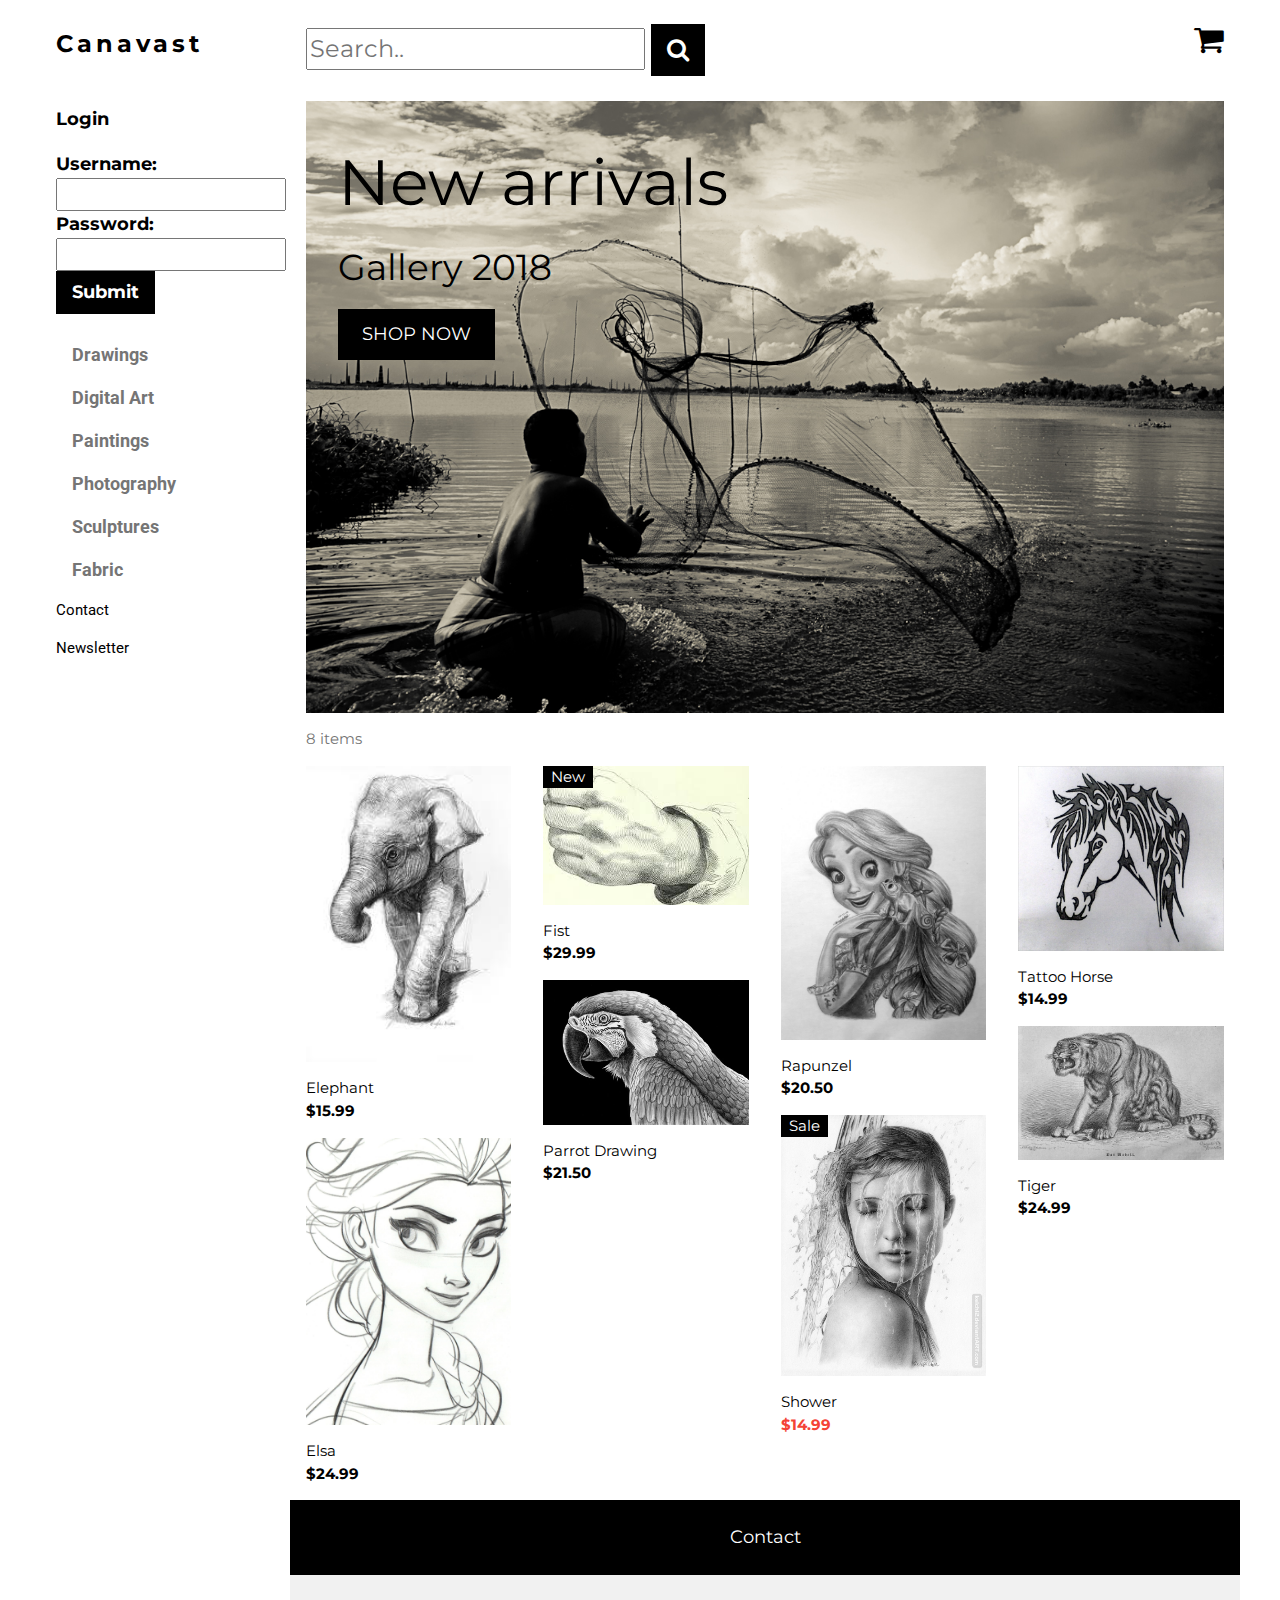
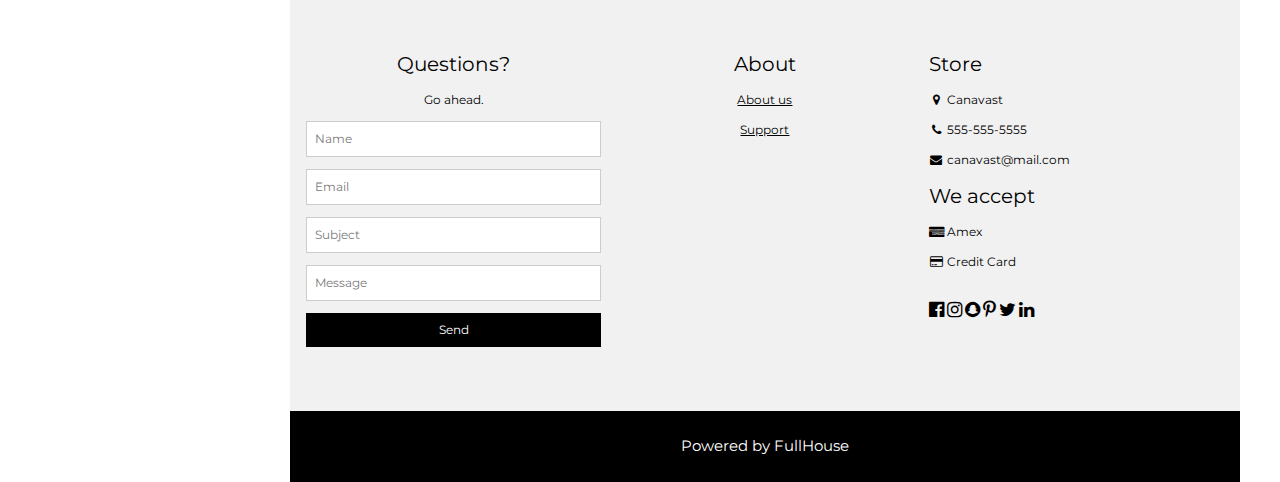
==== web/index.html @ 60aec70d "Updated index.html" ====
<!--
Document   : index
    Created on : Nov 2, 2018, 2:30:45 PM
    Author     : Geoffrey
-->
<!DOCTYPE html>
<html lang="en-us">
    <head>
        <title>Canavast</title>
        <meta charset="UTF-8">
        <meta name="viewport" content="width=device-width, initial-scale=1.0">
        <link rel="stylesheet" href="styles/w3.css">
        <link rel="stylesheet" href="https://fonts.googleapis.com/css?family=Roboto">
        <link rel="stylesheet" href="https://fonts.googleapis.com/css?family=Montserrat">
        <link rel="stylesheet" href="https://cdnjs.cloudflare.com/ajax/libs/font-awesome/4.7.0/css/font-awesome.min.css">
        <style>
        .w3-sidebar a {font-family: "Roboto", sans-serif}
        body,h1,h2,h3,h4,h5,h6,.w3-wide {font-family: "Montserrat", sans-serif;}
        </style>
    </head>
    <body class="w3-content" style="max-width:1200px">

    <!-- Sidebar/menu -->
    <nav class="w3-sidebar w3-bar-block w3-white w3-collapse w3-top" style="z-index:3;width:250px" id="mySidebar">
      <div class="w3-container w3-display-container w3-padding-16">
        <i onclick="w3_close()" class="fa fa-remove w3-hide-large w3-button w3-display-topright"></i>
        <h3 class="w3-wide"><b>Canavast</b></h3>
      </div>
      <div class="w3-container w3-large w3-text-black" style="font-weight:bold">
          <form action="Canavast/login/" method="post">
              <p>Login<p>
              <label for="username">Username:</label>
              <input type="text" name="username" required="required" style="width:230px" /><br />
              <label for="password"> Password:</label>
              <input type="password" name="password" required="required" style="width:230px" /><br />
              <input type="submit" value="Submit" class="w3-button w3-black"/>
          </form>
      </div>
      <div class="w3-container w3-large w3-text-grey" style="font-weight:bold">
          <a href="#" class="w3-bar-item w3-button">Drawings</a>
          <a href="#" class="w3-bar-item w3-button">Digital Art</a>
          <a href="#" class="w3-bar-item w3-button">Paintings</a>
          <a href="#" class="w3-bar-item w3-button">Photography</a>
          <a href="#" class="w3-bar-item w3-button">Sculptures</a>
          <a href="#" class="w3-bar-item w3-button">Fabric</a>
      </div>
      <a href="#footer" class="w3-bar-item w3-button w3-padding">Contact</a> 
      <a href="javascript:void(0)" class="w3-bar-item w3-button w3-padding" onclick="document.getElementById('newsletter').style.display='block'">Newsletter</a> 
    </nav>

    <!-- Top menu on small screens -->
    <header class="w3-bar w3-top w3-hide-large w3-black w3-xlarge">
      <div class="w3-bar-item w3-padding-24 w3-wide">Canavast</div>
      <a href="javascript:void(0)" class="w3-bar-item w3-button w3-padding-24 w3-right" onclick="w3_open()"><i class="fa fa-bars"></i></a>
    </header>

    <!-- Overlay effect when opening sidebar on small screens -->
    <div class="w3-overlay w3-hide-large" onclick="w3_close()" style="cursor:pointer" title="close side menu" id="myOverlay"></div>

    <!-- !PAGE CONTENT! -->
    <div class="w3-main" style="margin-left:250px">

      <!-- Push down content on small screens -->
      <div class="w3-hide-large" style="margin-top:83px"></div>

      <!-- Top header -->
      <header class="w3-container w3-xlarge">
        <form action="">
            <p class="w3-left">
            <input type="text" placeholder="Search.." name="search">
            <button type="submit" class="w3-button w3-black"><i class="fa fa-search" style="color:white"></i></button>
            </p>
        </form>
        <p class="w3-right">
            <i class="fa fa-shopping-cart" style="font-size: 32px"></i>
        </p>
      </header>

      <!-- Image header -->
      <div class="w3-display-container w3-container">
        <img src="images/featured/featured-img.jpg" alt="Fisherman casting net" style="width:100%">
        <div class="w3-display-topleft w3-text-black" style="padding:24px 48px">
          <h1 class="w3-jumbo w3-hide-small">New arrivals</h1>
          <h1 class="w3-hide-large w3-hide-medium">New arrivals</h1>
          <h1 class="w3-hide-small">Gallery 2018</h1>
          <p><a href="#" class="w3-button w3-black w3-padding-large w3-large">SHOP NOW</a></p>
        </div>
      </div>

      <div class="w3-container w3-text-grey" id="paintings">
        <p>8 items</p>
      </div>

      <!-- Product grid -->
      <div class="w3-row">
        <div class="w3-col l3 s6">
          <div class="w3-container">
            <img src="images/drawings/elephant.jpeg" style="width:100%">
            <p>Elephant<br><b>$15.99</b></p>
          </div>
          <div class="w3-container">
            <img src="images/drawings/elsa.jpg" style="width:100%">
            <p>Elsa<br><b>$24.99</b></p>
          </div>
        </div>

        <div class="w3-col l3 s6">
          <div class="w3-container">
            <div class="w3-display-container">
              <img src="images/drawings/fist.jpeg" style="width:100%">
              <span class="w3-tag w3-display-topleft">New</span>
              <div class="w3-display-middle w3-display-hover">
                <button class="w3-button w3-black">Buy now <i class="fa fa-shopping-cart"></i></button>
              </div>
            </div>
            <p>Fist<br><b>$29.99</b></p>
          </div>
          <div class="w3-container">
            <img src="images/drawings/parrot-drawing.jpg" style="width:100%">
            <p>Parrot Drawing<br><b>$21.50</b></p>
          </div>
        </div>

        <div class="w3-col l3 s6">
          <div class="w3-container">
            <img src="images/drawings/rapunzel.jpg" style="width:100%">
            <p>Rapunzel<br><b>$20.50</b></p>
          </div>
          <div class="w3-container">
            <div class="w3-display-container">
              <img src="images/drawings/shower.jpg" style="width:100%">
              <span class="w3-tag w3-display-topleft">Sale</span>
              <div class="w3-display-middle w3-display-hover">
                <button class="w3-button w3-black">Buy now <i class="fa fa-shopping-cart"></i></button>
              </div>
            </div>
            <p>Shower<br><b class="w3-text-red">$14.99</b></p>
          </div>
        </div>

        <div class="w3-col l3 s6">
          <div class="w3-container">
            <img src="images/drawings/tattoo-horse.jpg" style="width:100%">
            <p>Tattoo Horse<br><b>$14.99</b></p>
          </div>
          <div class="w3-container">
            <img src="images/drawings/tiger.jpg" style="width:100%">
            <p>Tiger<br><b>$24.99</b></p>
          </div>
        </div>
      </div>

      <!-- Subscribe section
      <div class="w3-container w3-black w3-padding-32">
        <h1>Subscribe</h1>
        <p>To get special offers and VIP treatment:</p>
        <p><input class="w3-input w3-border" type="text" placeholder="Enter e-mail" style="width:100%"></p>
        <button type="button" class="w3-button w3-red w3-margin-bottom">Subscribe</button>
      </div>
      -->

      <!-- Footer -->
      <div class="w3-black w3-large w3-center w3-padding-24">Contact</div>
      <footer class="w3-padding-64 w3-light-grey w3-small w3-center" id="footer">
        <div class="w3-row-padding">
          <div class="w3-col s4">
            <h4>Questions?</h4>
            <p>Go ahead.</p>
            <form action="/action_page.php" target="_blank">
              <p><input class="w3-input w3-border" type="text" placeholder="Name" name="Name" required></p>
              <p><input class="w3-input w3-border" type="text" placeholder="Email" name="Email" required></p>
              <p><input class="w3-input w3-border" type="text" placeholder="Subject" name="Subject" required></p>
              <p><input class="w3-input w3-border" type="text" placeholder="Message" name="Message" required></p>
              <button type="submit" class="w3-button w3-block w3-black">Send</button>
            </form>
          </div>

          <div class="w3-col s4">
            <h4>About</h4>
            <p><a href="#">About us</a></p>
            <p><a href="#">Support</a></p>
          </div>

          <div class="w3-col s4 w3-justify">
            <h4>Store</h4>
            <p><i class="fa fa-fw fa-map-marker"></i> Canavast</p>
            <p><i class="fa fa-fw fa-phone"></i> 555-555-5555</p>
            <p><i class="fa fa-fw fa-envelope"></i> canavast@mail.com</p>
            <h4>We accept</h4>
            <p><i class="fa fa-fw fa-cc-amex"></i> Amex</p>
            <p><i class="fa fa-fw fa-credit-card"></i> Credit Card</p>
            <br>
            <i class="fa fa-facebook-official w3-hover-opacity w3-large"></i>
            <i class="fa fa-instagram w3-hover-opacity w3-large"></i>
            <i class="fa fa-snapchat w3-hover-opacity w3-large"></i>
            <i class="fa fa-pinterest-p w3-hover-opacity w3-large"></i>
            <i class="fa fa-twitter w3-hover-opacity w3-large"></i>
            <i class="fa fa-linkedin w3-hover-opacity w3-large"></i>
          </div>
        </div>
      </footer>

      <div class="w3-black w3-center w3-padding-24">Powered by FullHouse</div>

      <!-- End page content -->
    </div>

    <!-- Newsletter Modal -->
    <div id="newsletter" class="w3-modal">
      <div class="w3-modal-content w3-animate-zoom" style="padding:32px">
        <div class="w3-container w3-white w3-center">
          <i onclick="document.getElementById('newsletter').style.display='none'" class="fa fa-remove w3-right w3-button w3-transparent w3-xxlarge"></i>
          <h2 class="w3-wide">NEWSLETTER</h2>
          <p>Join our mailing list to receive updates on new arrivals and special offers.</p>
          <p><input class="w3-input w3-border" type="text" placeholder="Enter e-mail"></p>
          <button type="button" class="w3-button w3-padding-large w3-red w3-margin-bottom" onclick="document.getElementById('newsletter').style.display='none'">Subscribe</button>
        </div>
      </div>
    </div>

    <script>
    // Accordion 
    function myAccFunc() {
        var x = document.getElementById("demoAcc");
        if (x.className.indexOf("w3-show") == -1) {
            x.className += " w3-show";
        } else {
            x.className = x.className.replace(" w3-show", "");
        }
    }

    // Click on the "Jeans" link on page load to open the accordion for demo purposes
    document.getElementById("myBtn").click();


    // Script to open and close sidebar
    function w3_open() {
        document.getElementById("mySidebar").style.display = "block";
        document.getElementById("myOverlay").style.display = "block";
    }

    function w3_close() {
        document.getElementById("mySidebar").style.display = "none";
        document.getElementById("myOverlay").style.display = "none";
    }
    </script>

</body>
</html>
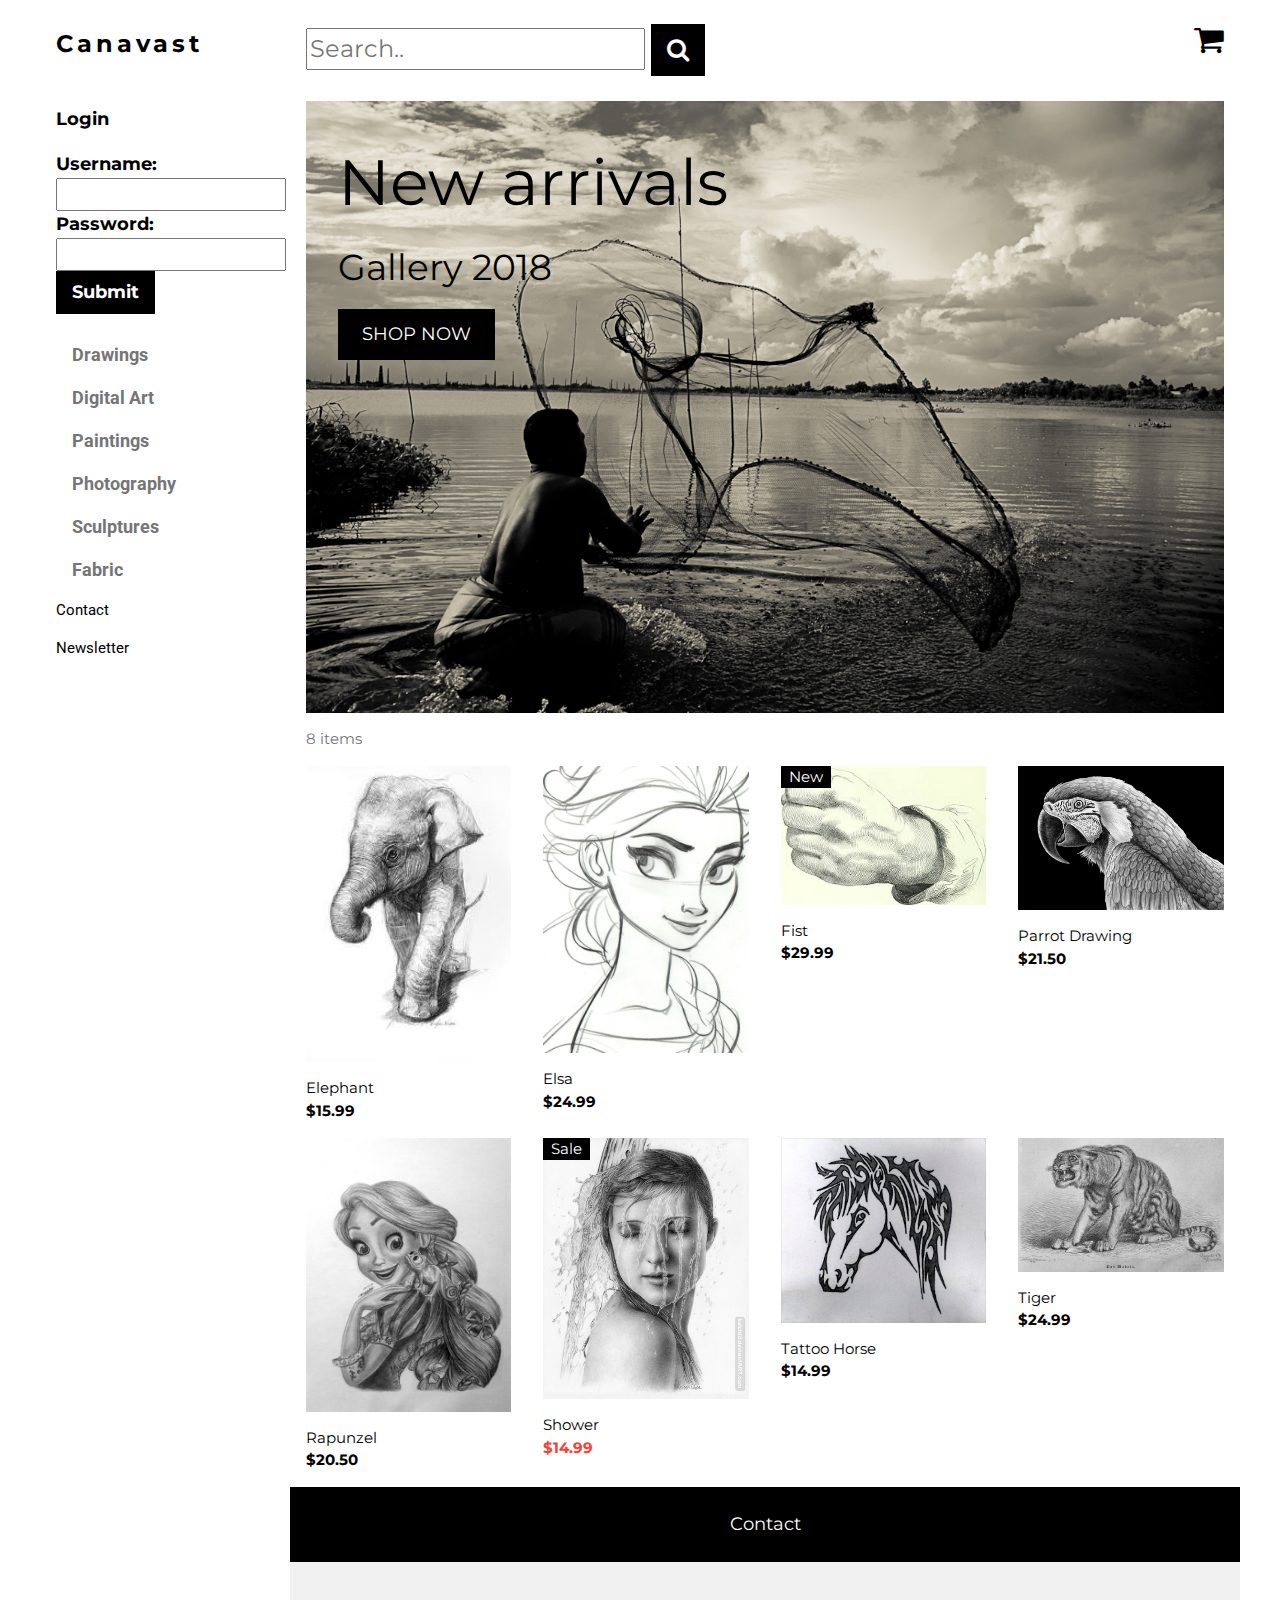
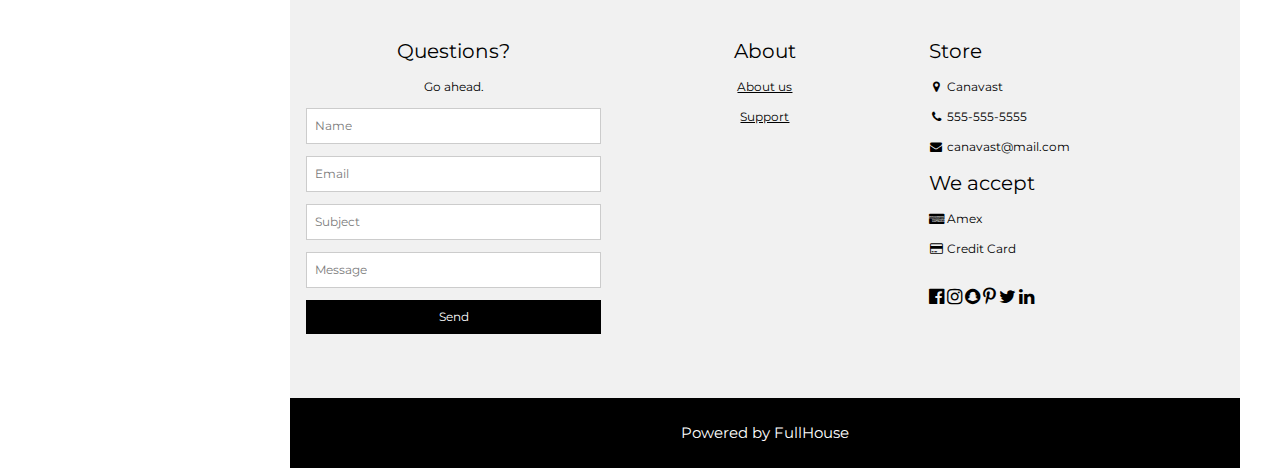
==== commit de436e57: "Fixed product grid alignment" ====
--- a/web/index.html
+++ b/web/index.html
@@ -98,6 +98,8 @@
             <img src="images/drawings/elephant.jpeg" style="width:100%">
             <p>Elephant<br><b>$15.99</b></p>
           </div>
+        </div>
+        <div class="w3-col l3 s6">
           <div class="w3-container">
             <img src="images/drawings/elsa.jpg" style="width:100%">
             <p>Elsa<br><b>$24.99</b></p>
@@ -108,33 +110,40 @@
           <div class="w3-container">
             <div class="w3-display-container">
               <img src="images/drawings/fist.jpeg" style="width:100%">
+              <p>Fist<br><b>$29.99</b></p>
               <span class="w3-tag w3-display-topleft">New</span>
               <div class="w3-display-middle w3-display-hover">
                 <button class="w3-button w3-black">Buy now <i class="fa fa-shopping-cart"></i></button>
               </div>
             </div>
-            <p>Fist<br><b>$29.99</b></p>
-          </div>
+            
+          </div>
+        </div>
+        <div class="w3-col l3 s6">
           <div class="w3-container">
             <img src="images/drawings/parrot-drawing.jpg" style="width:100%">
             <p>Parrot Drawing<br><b>$21.50</b></p>
           </div>
         </div>
-
+      </div> <!-- inserted row end -->
+      <div class="w3-row"> <!-- inserted row -->
         <div class="w3-col l3 s6">
           <div class="w3-container">
             <img src="images/drawings/rapunzel.jpg" style="width:100%">
             <p>Rapunzel<br><b>$20.50</b></p>
           </div>
+        </div>
+        <div class="w3-col l3 s6">
           <div class="w3-container">
             <div class="w3-display-container">
               <img src="images/drawings/shower.jpg" style="width:100%">
+              <p>Shower<br><b class="w3-text-red">$14.99</b></p>
               <span class="w3-tag w3-display-topleft">Sale</span>
               <div class="w3-display-middle w3-display-hover">
                 <button class="w3-button w3-black">Buy now <i class="fa fa-shopping-cart"></i></button>
               </div>
             </div>
-            <p>Shower<br><b class="w3-text-red">$14.99</b></p>
+            
           </div>
         </div>
 
@@ -143,6 +152,8 @@
             <img src="images/drawings/tattoo-horse.jpg" style="width:100%">
             <p>Tattoo Horse<br><b>$14.99</b></p>
           </div>
+        </div>
+        <div class="w3-col l3 s6">
           <div class="w3-container">
             <img src="images/drawings/tiger.jpg" style="width:100%">
             <p>Tiger<br><b>$24.99</b></p>
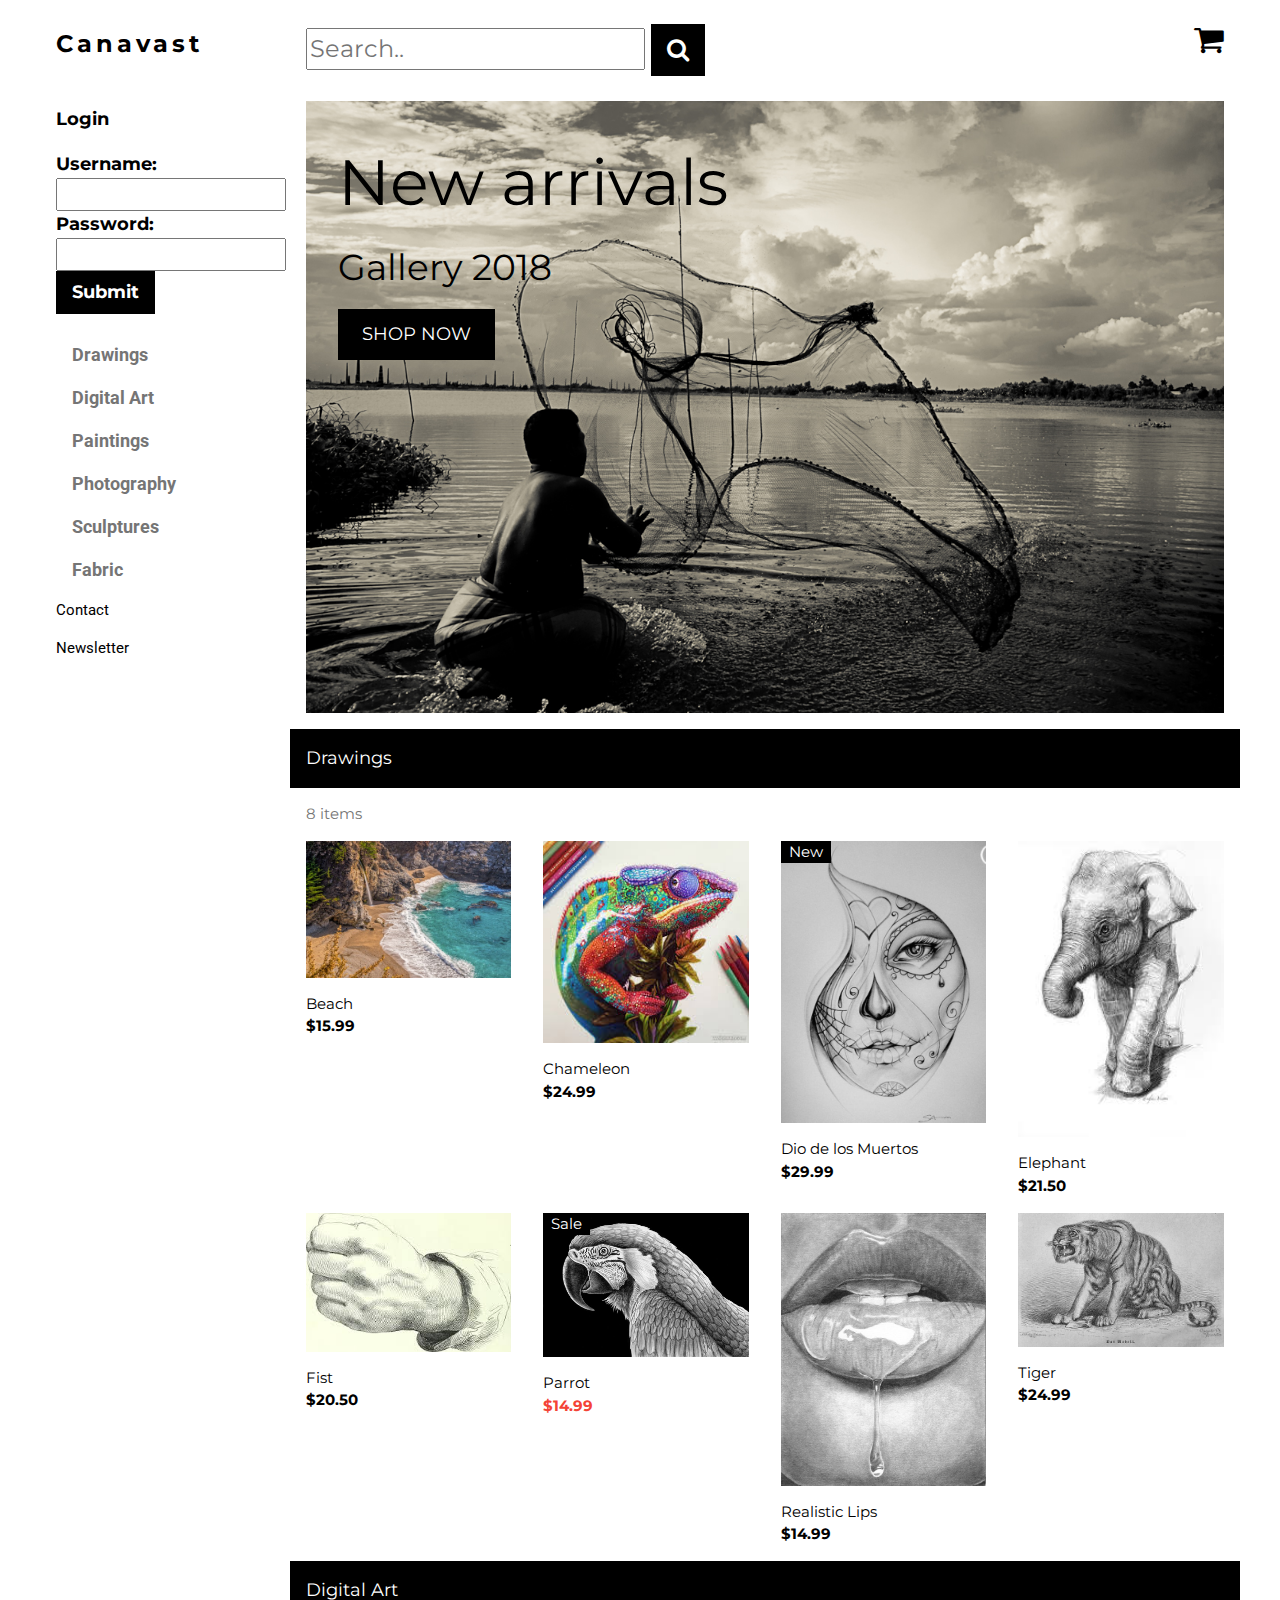
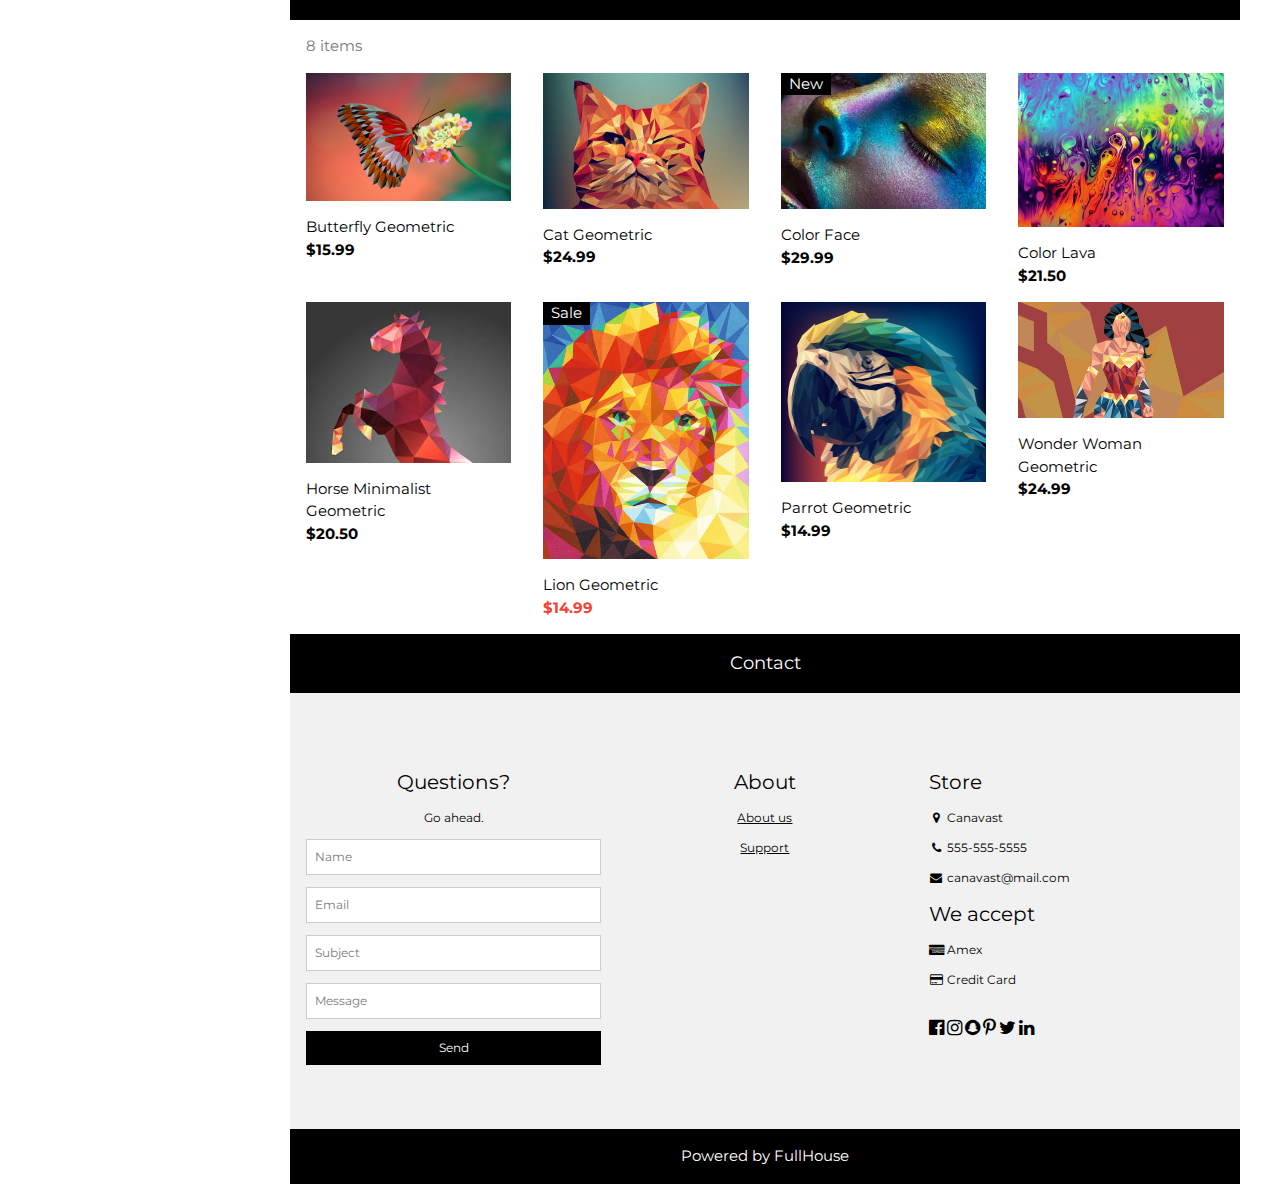
==== commit 83fef8e1: "Updated Product Grid" ====
--- a/web/index.html
+++ b/web/index.html
@@ -37,12 +37,12 @@
           </form>
       </div>
       <div class="w3-container w3-large w3-text-grey" style="font-weight:bold">
-          <a href="#" class="w3-bar-item w3-button">Drawings</a>
-          <a href="#" class="w3-bar-item w3-button">Digital Art</a>
-          <a href="#" class="w3-bar-item w3-button">Paintings</a>
-          <a href="#" class="w3-bar-item w3-button">Photography</a>
-          <a href="#" class="w3-bar-item w3-button">Sculptures</a>
-          <a href="#" class="w3-bar-item w3-button">Fabric</a>
+          <a href="#drawings" class="w3-bar-item w3-button">Drawings</a>
+          <a href="#digital-art" class="w3-bar-item w3-button">Digital Art</a>
+          <a href="#paintings" class="w3-bar-item w3-button">Paintings</a>
+          <a href="#photography" class="w3-bar-item w3-button">Photography</a>
+          <a href="#sculptures" class="w3-bar-item w3-button">Sculptures</a>
+          <a href="#fabric" class="w3-bar-item w3-button">Fabric</a>
       </div>
       <a href="#footer" class="w3-bar-item w3-button w3-padding">Contact</a> 
       <a href="javascript:void(0)" class="w3-bar-item w3-button w3-padding" onclick="document.getElementById('newsletter').style.display='block'">Newsletter</a> 
@@ -77,7 +77,7 @@
       </header>
 
       <!-- Image header -->
-      <div class="w3-display-container w3-container">
+      <div class="w3-display-container w3-container w3-margin-bottom">
         <img src="images/featured/featured-img.jpg" alt="Fisherman casting net" style="width:100%">
         <div class="w3-display-topleft w3-text-black" style="padding:24px 48px">
           <h1 class="w3-jumbo w3-hide-small">New arrivals</h1>
@@ -87,30 +87,32 @@
         </div>
       </div>
 
-      <div class="w3-container w3-text-grey" id="paintings">
+      <!-- Product Grid -->
+      <!-- Category: Drawings -->
+      <div id="drawings" class="w3-container w3-black w3-large w3-padding-16">Drawings</div>
+      <div class="w3-container w3-text-grey">
         <p>8 items</p>
       </div>
 
-      <!-- Product grid -->
       <div class="w3-row">
         <div class="w3-col l3 s6">
           <div class="w3-container">
-            <img src="images/drawings/elephant.jpeg" style="width:100%">
-            <p>Elephant<br><b>$15.99</b></p>
-          </div>
-        </div>
-        <div class="w3-col l3 s6">
-          <div class="w3-container">
-            <img src="images/drawings/elsa.jpg" style="width:100%">
-            <p>Elsa<br><b>$24.99</b></p>
+            <img src="images/drawings/beach.jpeg" style="width:100%">
+            <p>Beach<br><b>$15.99</b></p>
+          </div>
+        </div>
+        <div class="w3-col l3 s6">
+          <div class="w3-container">
+            <img src="images/drawings/chameleon.jpeg" style="width:100%">
+            <p>Chameleon<br><b>$24.99</b></p>
           </div>
         </div>
 
         <div class="w3-col l3 s6">
           <div class="w3-container">
             <div class="w3-display-container">
-              <img src="images/drawings/fist.jpeg" style="width:100%">
-              <p>Fist<br><b>$29.99</b></p>
+              <img src="images/drawings/dios-de-los-muertos.jpg" style="width:100%">
+              <p>Dio de los Muertos<br><b>$29.99</b></p>
               <span class="w3-tag w3-display-topleft">New</span>
               <div class="w3-display-middle w3-display-hover">
                 <button class="w3-button w3-black">Buy now <i class="fa fa-shopping-cart"></i></button>
@@ -121,23 +123,23 @@
         </div>
         <div class="w3-col l3 s6">
           <div class="w3-container">
-            <img src="images/drawings/parrot-drawing.jpg" style="width:100%">
-            <p>Parrot Drawing<br><b>$21.50</b></p>
+            <img src="images/drawings/elephant.jpeg" style="width:100%">
+            <p>Elephant<br><b>$21.50</b></p>
           </div>
         </div>
       </div> <!-- inserted row end -->
       <div class="w3-row"> <!-- inserted row -->
         <div class="w3-col l3 s6">
           <div class="w3-container">
-            <img src="images/drawings/rapunzel.jpg" style="width:100%">
-            <p>Rapunzel<br><b>$20.50</b></p>
+            <img src="images/drawings/fist.jpeg" style="width:100%">
+            <p>Fist<br><b>$20.50</b></p>
           </div>
         </div>
         <div class="w3-col l3 s6">
           <div class="w3-container">
             <div class="w3-display-container">
-              <img src="images/drawings/shower.jpg" style="width:100%">
-              <p>Shower<br><b class="w3-text-red">$14.99</b></p>
+              <img src="images/drawings/parrot.jpg" style="width:100%">
+              <p>Parrot<br><b class="w3-text-red">$14.99</b></p>
               <span class="w3-tag w3-display-topleft">Sale</span>
               <div class="w3-display-middle w3-display-hover">
                 <button class="w3-button w3-black">Buy now <i class="fa fa-shopping-cart"></i></button>
@@ -149,8 +151,8 @@
 
         <div class="w3-col l3 s6">
           <div class="w3-container">
-            <img src="images/drawings/tattoo-horse.jpg" style="width:100%">
-            <p>Tattoo Horse<br><b>$14.99</b></p>
+            <img src="images/drawings/realistic-lips.jpg" style="width:100%">
+            <p>Realistic Lips<br><b>$14.99</b></p>
           </div>
         </div>
         <div class="w3-col l3 s6">
@@ -161,6 +163,82 @@
         </div>
       </div>
 
+      
+      <!-- Digital Art -->
+      <div id="digital-art" class="w3-container w3-black w3-large w3-padding-16">Digital Art</div>
+      <div class="w3-container w3-text-grey">
+        <p>8 items</p>
+      </div>
+
+      <div class="w3-row">
+        <div class="w3-col l3 s6">
+          <div class="w3-container">
+            <img src="images/digital-art/butterfly-geometric.png" style="width:100%">
+            <p>Butterfly Geometric<br><b>$15.99</b></p>
+          </div>
+        </div>
+        <div class="w3-col l3 s6">
+          <div class="w3-container">
+            <img src="images/digital-art/cat-geometric.jpeg" style="width:100%">
+            <p>Cat Geometric<br><b>$24.99</b></p>
+          </div>
+        </div>
+
+        <div class="w3-col l3 s6">
+          <div class="w3-container">
+            <div class="w3-display-container">
+              <img src="images/digital-art/color-face.jpeg" style="width:100%">
+              <p>Color Face<br><b>$29.99</b></p>
+              <span class="w3-tag w3-display-topleft">New</span>
+              <div class="w3-display-middle w3-display-hover">
+                <button class="w3-button w3-black">Buy now <i class="fa fa-shopping-cart"></i></button>
+              </div>
+            </div>
+            
+          </div>
+        </div>
+        <div class="w3-col l3 s6">
+          <div class="w3-container">
+            <img src="images/digital-art/color-lava.jpeg" style="width:100%">
+            <p>Color Lava<br><b>$21.50</b></p>
+          </div>
+        </div>
+      </div> <!-- inserted row end -->
+      <div class="w3-row"> <!-- inserted row -->
+        <div class="w3-col l3 s6">
+          <div class="w3-container">
+            <img src="images/digital-art/horse-minimalist-geometric.jpeg" style="width:100%">
+            <p>Horse Minimalist Geometric<br><b>$20.50</b></p>
+          </div>
+        </div>
+        <div class="w3-col l3 s6">
+          <div class="w3-container">
+            <div class="w3-display-container">
+              <img src="images/digital-art/lion-geometric.jpg" style="width:100%">
+              <p>Lion Geometric<br><b class="w3-text-red">$14.99</b></p>
+              <span class="w3-tag w3-display-topleft">Sale</span>
+              <div class="w3-display-middle w3-display-hover">
+                <button class="w3-button w3-black">Buy now <i class="fa fa-shopping-cart"></i></button>
+              </div>
+            </div>
+            
+          </div>
+        </div>
+
+        <div class="w3-col l3 s6">
+          <div class="w3-container">
+            <img src="images/digital-art/parrot-geometric.jpg" style="width:100%">
+            <p>Parrot Geometric<br><b>$14.99</b></p>
+          </div>
+        </div>
+        <div class="w3-col l3 s6">
+          <div class="w3-container">
+            <img src="images/digital-art/wonder-woman-geometric.jpg" style="width:100%">
+            <p>Wonder Woman Geometric<br><b>$24.99</b></p>
+          </div>
+        </div>
+      </div>
+      
       <!-- Subscribe section
       <div class="w3-container w3-black w3-padding-32">
         <h1>Subscribe</h1>
@@ -171,7 +249,7 @@
       -->
 
       <!-- Footer -->
-      <div class="w3-black w3-large w3-center w3-padding-24">Contact</div>
+      <div class="w3-black w3-large w3-center w3-padding-16">Contact</div>
       <footer class="w3-padding-64 w3-light-grey w3-small w3-center" id="footer">
         <div class="w3-row-padding">
           <div class="w3-col s4">
@@ -211,7 +289,7 @@
         </div>
       </footer>
 
-      <div class="w3-black w3-center w3-padding-24">Powered by FullHouse</div>
+      <div class="w3-black w3-center w3-padding-16">Powered by FullHouse</div>
 
       <!-- End page content -->
     </div>
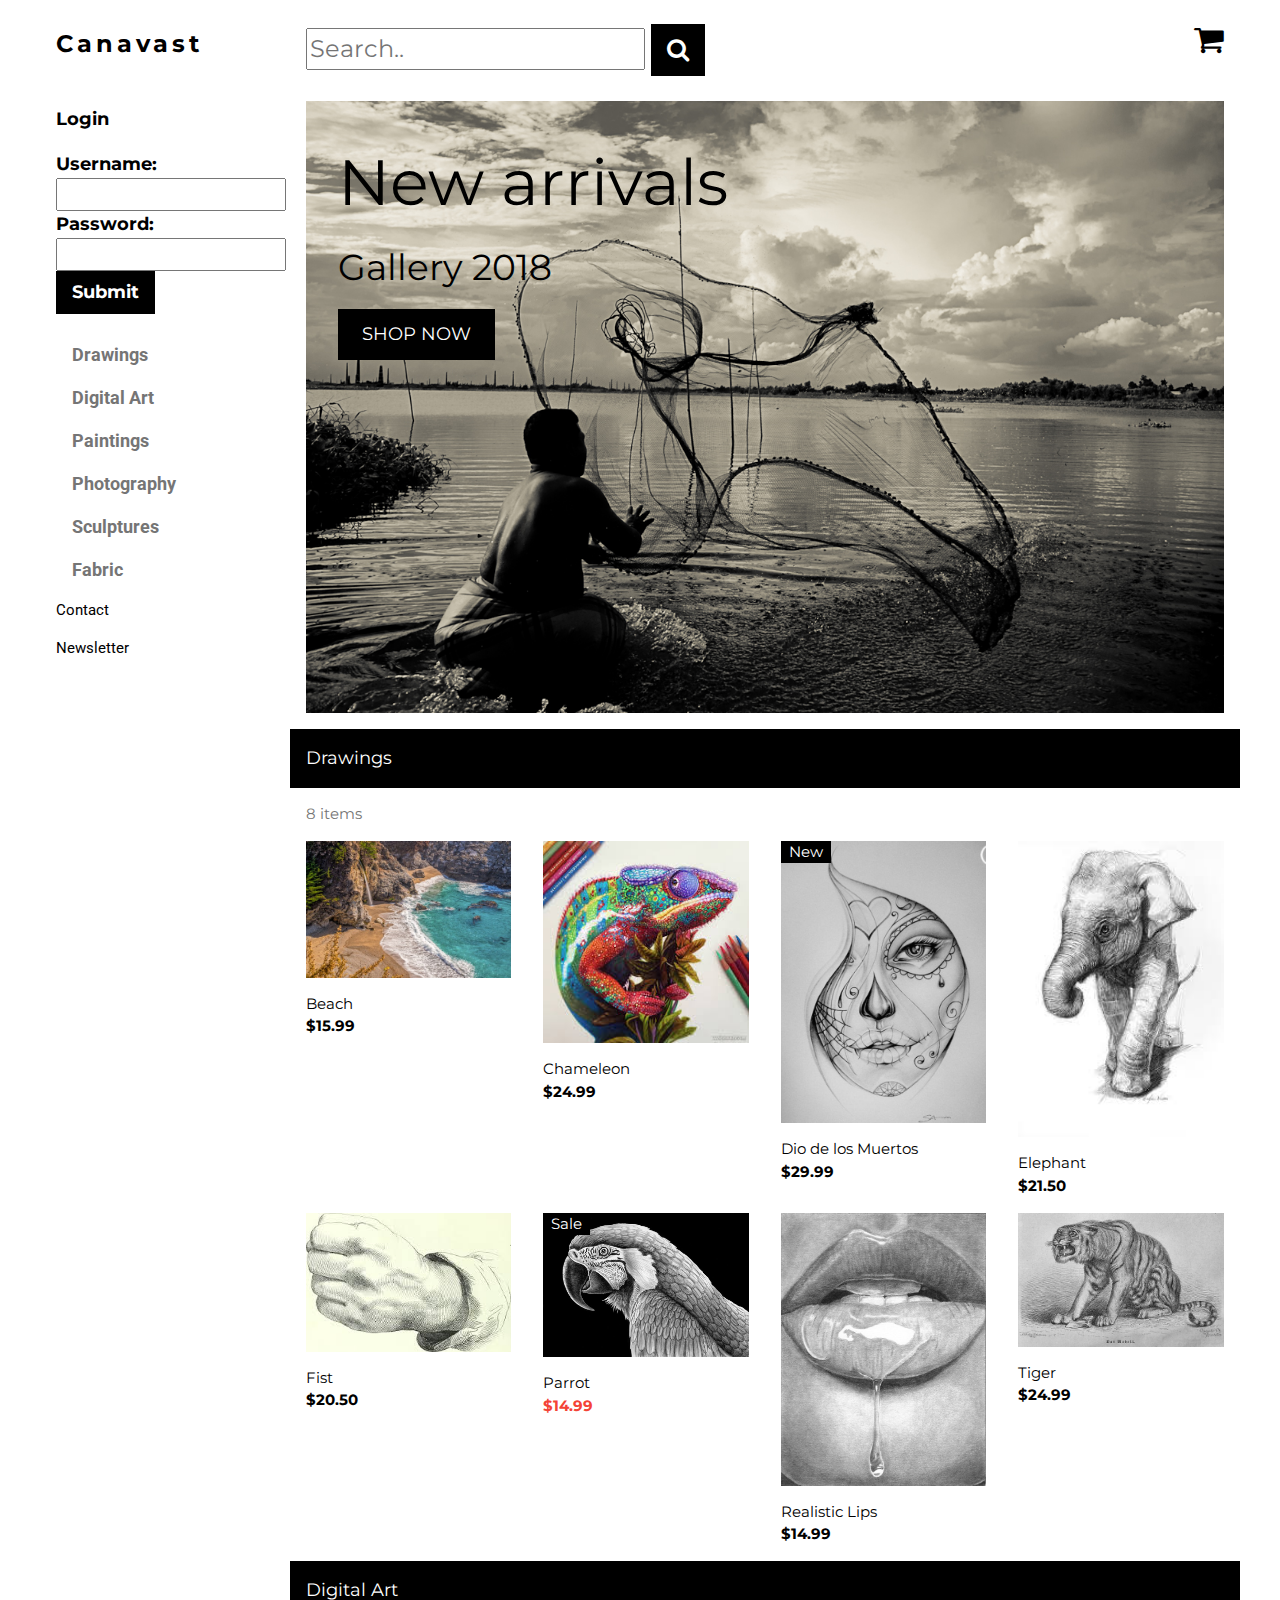
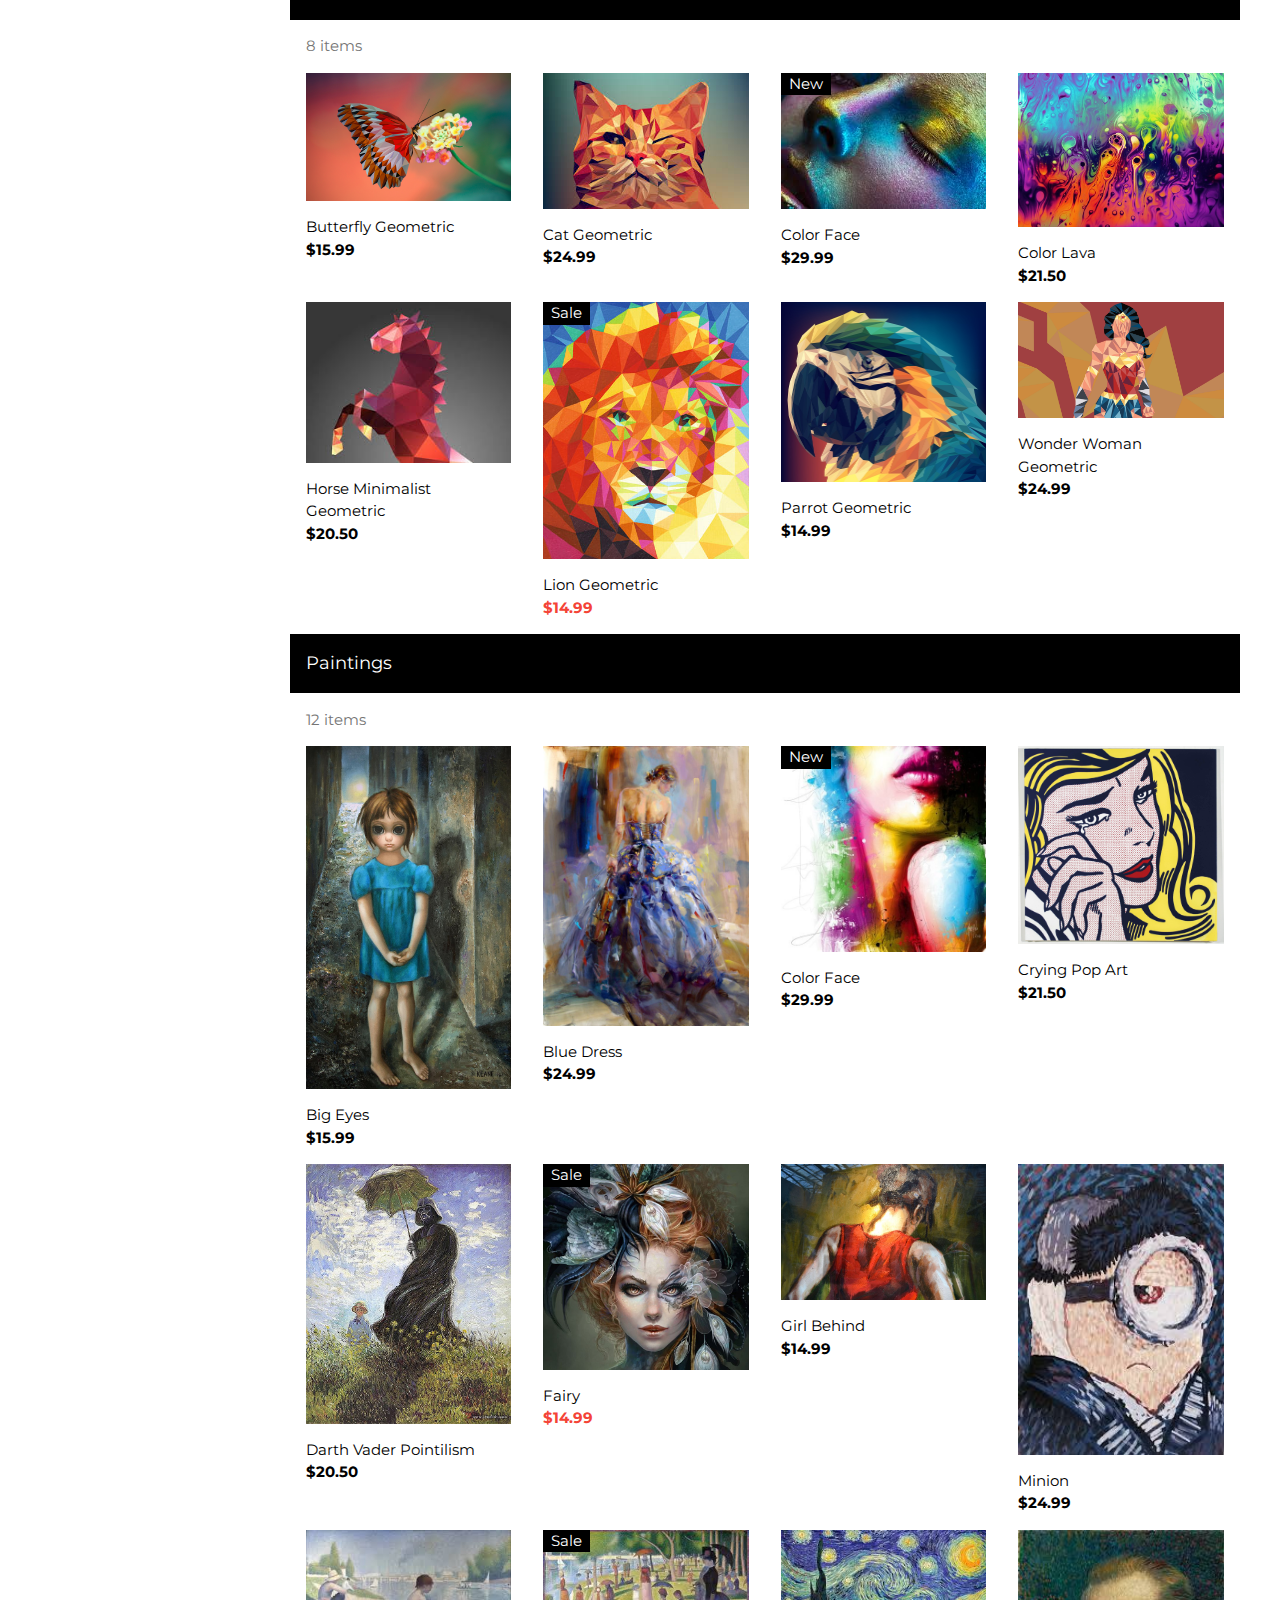
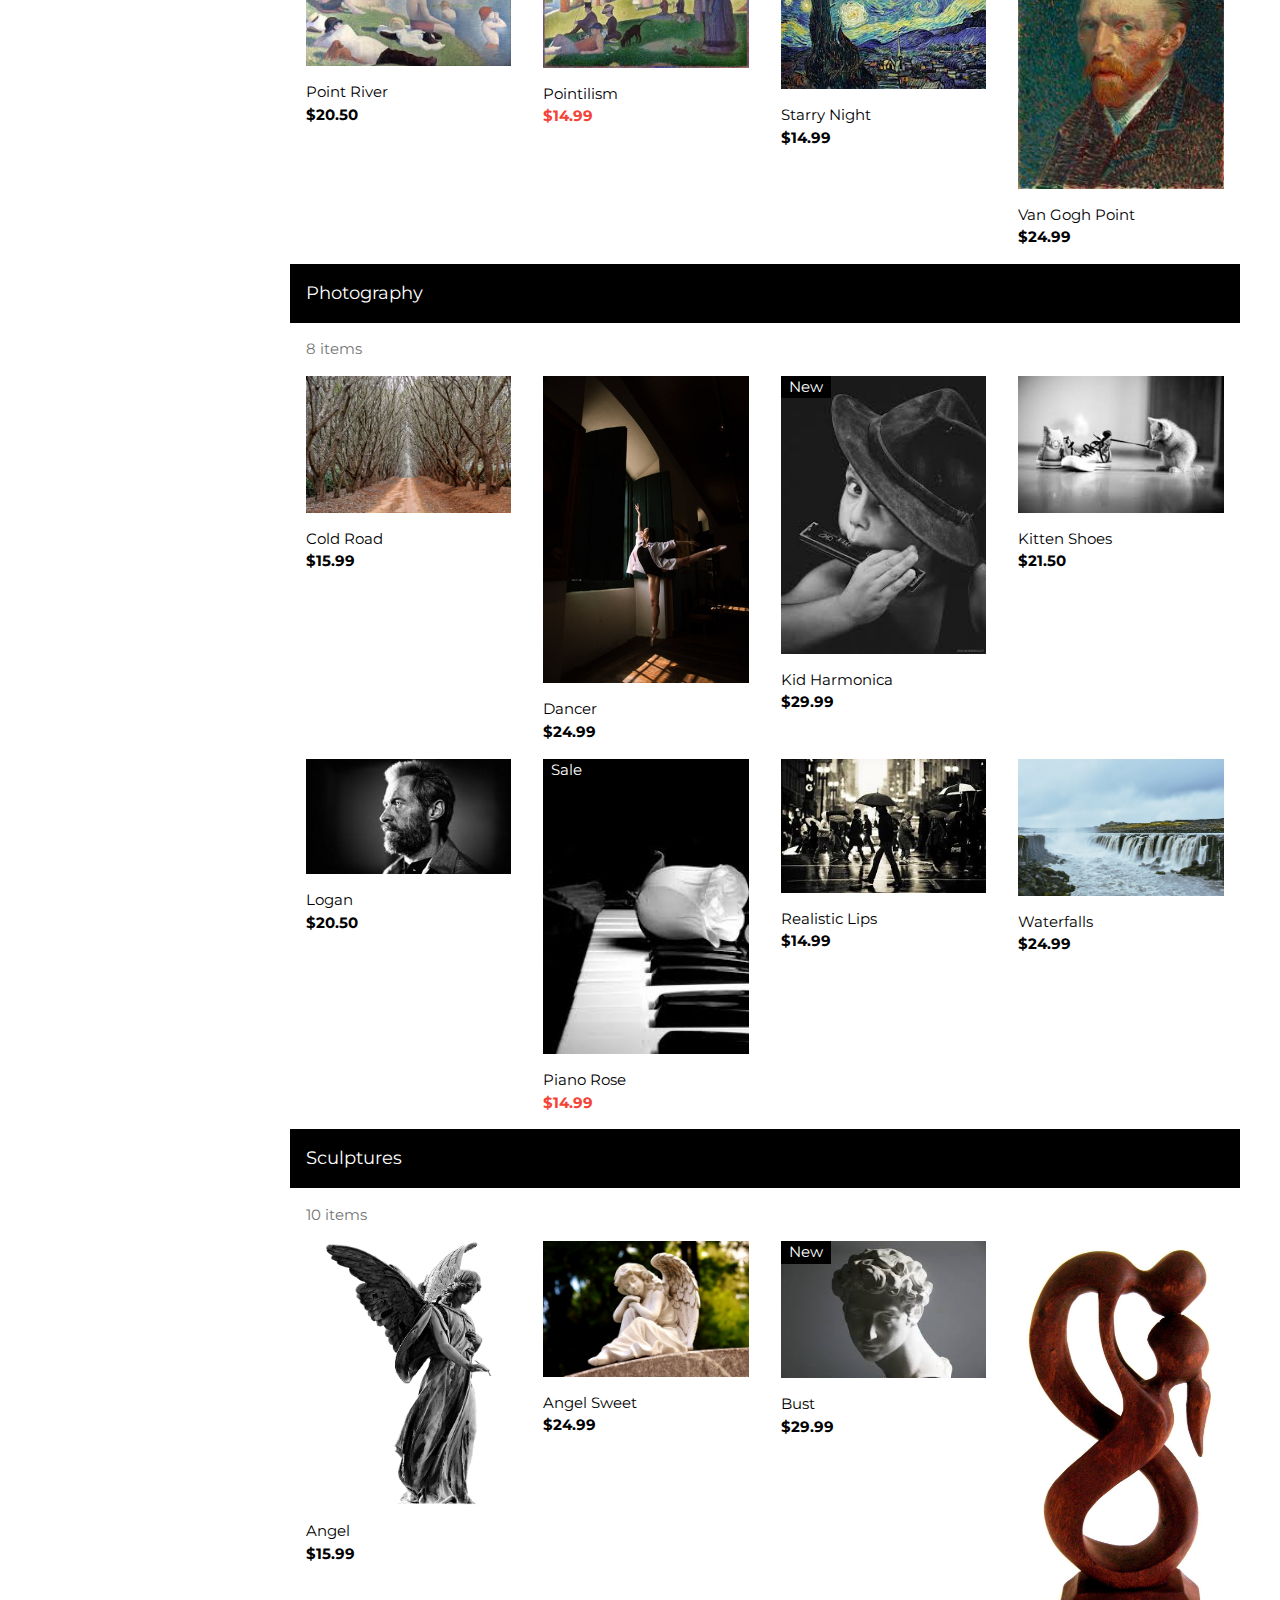
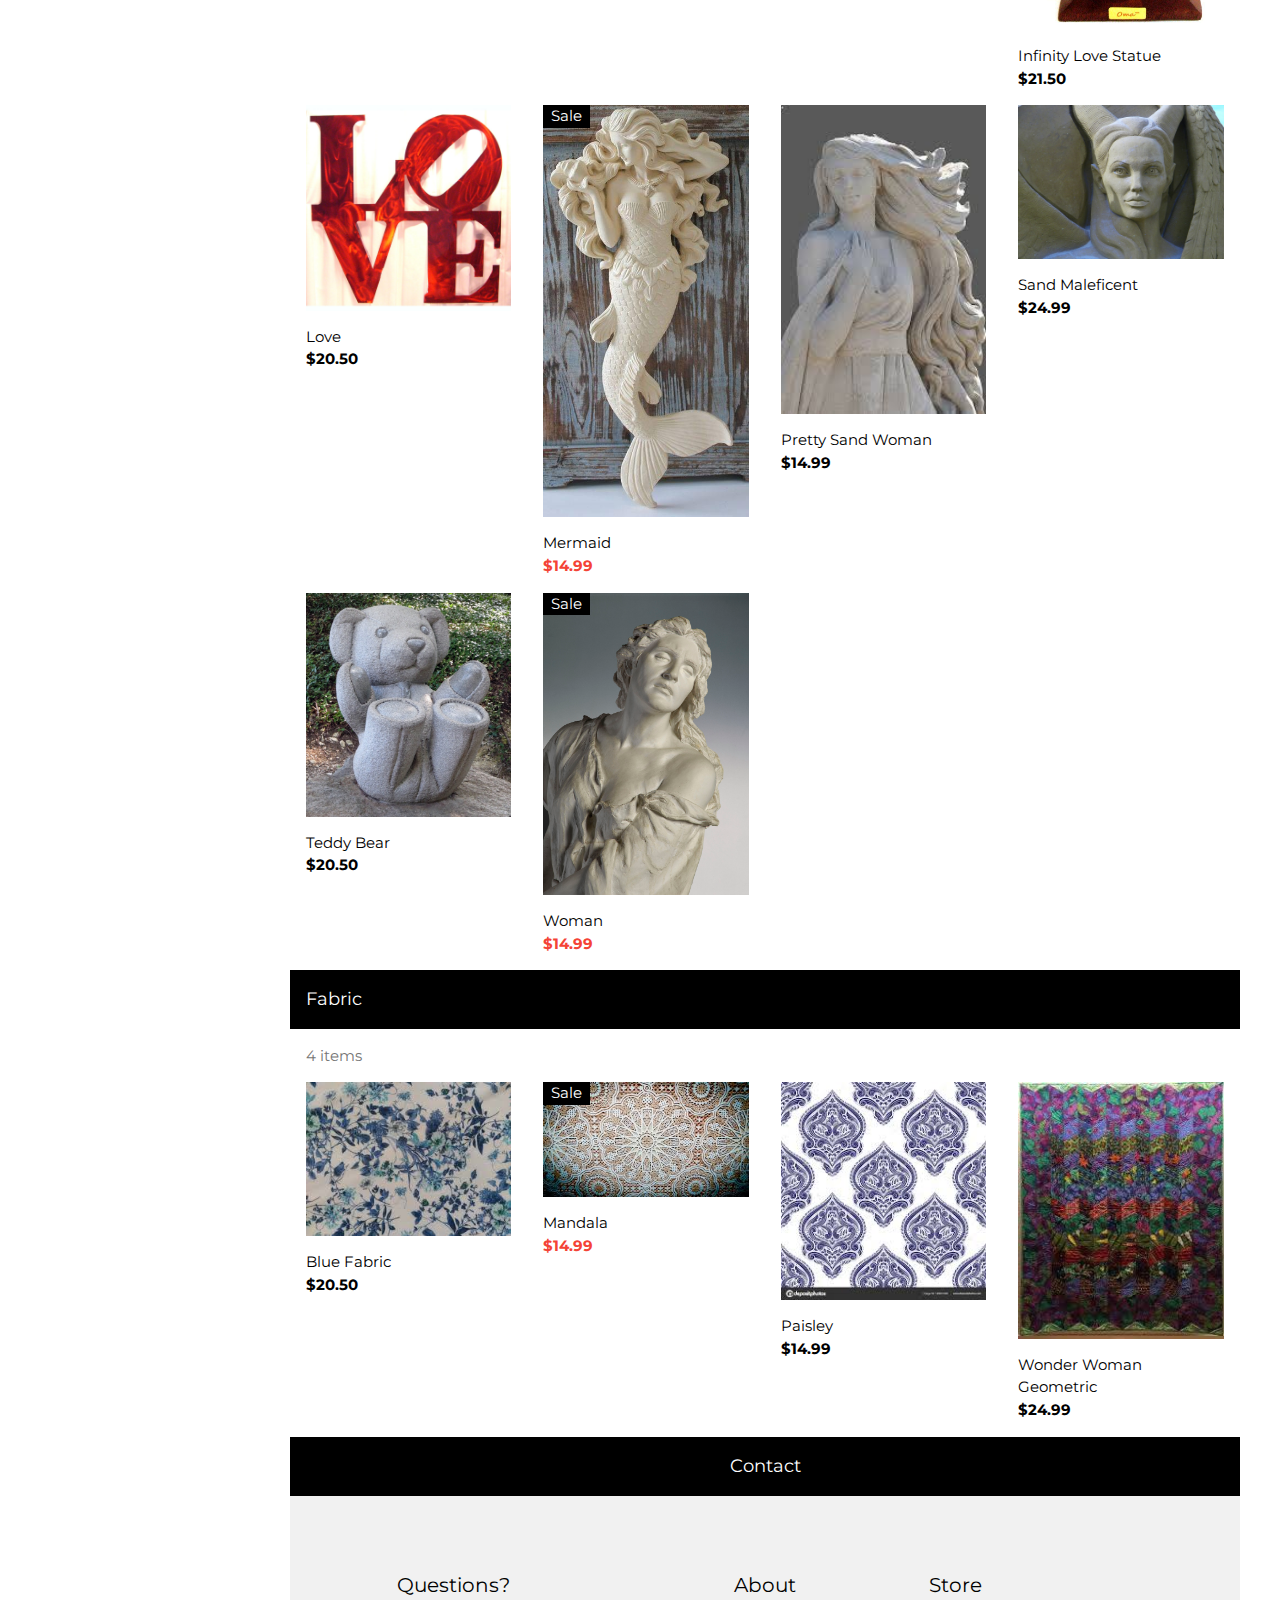
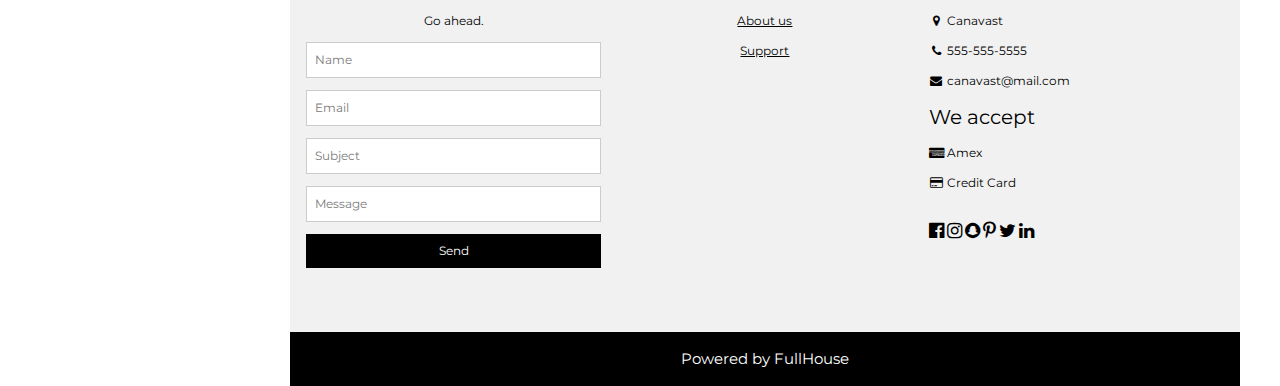
==== commit 9897c13d: "Added additional product categories to product grid" ====
--- a/web/index.html
+++ b/web/index.html
@@ -203,37 +203,362 @@
             <p>Color Lava<br><b>$21.50</b></p>
           </div>
         </div>
+      </div>
+      
+      <div class="w3-row">
+        <div class="w3-col l3 s6">
+          <div class="w3-container">
+            <img src="images/digital-art/horse-minimalist-geometric.jpeg" style="width:100%">
+            <p>Horse Minimalist Geometric<br><b>$20.50</b></p>
+          </div>
+        </div>
+        <div class="w3-col l3 s6">
+          <div class="w3-container">
+            <div class="w3-display-container">
+              <img src="images/digital-art/lion-geometric.jpg" style="width:100%">
+              <p>Lion Geometric<br><b class="w3-text-red">$14.99</b></p>
+              <span class="w3-tag w3-display-topleft">Sale</span>
+              <div class="w3-display-middle w3-display-hover">
+                <button class="w3-button w3-black">Buy now <i class="fa fa-shopping-cart"></i></button>
+              </div>
+            </div>
+            
+          </div>
+        </div>
+
+        <div class="w3-col l3 s6">
+          <div class="w3-container">
+            <img src="images/digital-art/parrot-geometric.jpg" style="width:100%">
+            <p>Parrot Geometric<br><b>$14.99</b></p>
+          </div>
+        </div>
+        <div class="w3-col l3 s6">
+          <div class="w3-container">
+            <img src="images/digital-art/wonder-woman-geometric.jpg" style="width:100%">
+            <p>Wonder Woman Geometric<br><b>$24.99</b></p>
+          </div>
+        </div>
+      </div>
+      
+      <!-- Paintings -->
+      <div id="paintings" class="w3-container w3-black w3-large w3-padding-16">Paintings</div>
+      <div class="w3-container w3-text-grey">
+        <p>12 items</p>
+      </div>
+
+      <div class="w3-row">
+        <div class="w3-col l3 s6">
+          <div class="w3-container">
+            <img src="images/paintings/big-eyes.jpg" style="width:100%">
+            <p>Big Eyes<br><b>$15.99</b></p>
+          </div>
+        </div>
+        <div class="w3-col l3 s6">
+          <div class="w3-container">
+            <img src="images/paintings/blue-dress.jpg" style="width:100%">
+            <p>Blue Dress<br><b>$24.99</b></p>
+          </div>
+        </div>
+
+        <div class="w3-col l3 s6">
+          <div class="w3-container">
+            <div class="w3-display-container">
+              <img src="images/paintings/color-face.jpg" style="width:100%">
+              <p>Color Face<br><b>$29.99</b></p>
+              <span class="w3-tag w3-display-topleft">New</span>
+              <div class="w3-display-middle w3-display-hover">
+                <button class="w3-button w3-black">Buy now <i class="fa fa-shopping-cart"></i></button>
+              </div>
+            </div>
+            
+          </div>
+        </div>
+        <div class="w3-col l3 s6">
+          <div class="w3-container">
+            <img src="images/paintings/crying-pop-art.jpg" style="width:100%">
+            <p>Crying Pop Art<br><b>$21.50</b></p>
+          </div>
+        </div>
+      </div> 
+      
+      <div class="w3-row"> <!-- inserted row -->
+        <div class="w3-col l3 s6">
+          <div class="w3-container">
+            <img src="images/paintings/darth-vader-pointilism.jpg" style="width:100%">
+            <p>Darth Vader Pointilism<br><b>$20.50</b></p>
+          </div>
+        </div>
+        <div class="w3-col l3 s6">
+          <div class="w3-container">
+            <div class="w3-display-container">
+              <img src="images/paintings/fairy.jpg" style="width:100%">
+              <p>Fairy<br><b class="w3-text-red">$14.99</b></p>
+              <span class="w3-tag w3-display-topleft">Sale</span>
+              <div class="w3-display-middle w3-display-hover">
+                <button class="w3-button w3-black">Buy now <i class="fa fa-shopping-cart"></i></button>
+              </div>
+            </div>
+            
+          </div>
+        </div>
+
+        <div class="w3-col l3 s6">
+          <div class="w3-container">
+            <img src="images/paintings/girl-behind.jpg" style="width:100%">
+            <p>Girl Behind<br><b>$14.99</b></p>
+          </div>
+        </div>
+        <div class="w3-col l3 s6">
+          <div class="w3-container">
+            <img src="images/paintings/minion.jpeg" style="width:100%">
+            <p>Minion<br><b>$24.99</b></p>
+          </div>
+        </div>
+      </div>
+      
+      <div class="w3-row"> <!-- inserted row -->
+        <div class="w3-col l3 s6">
+          <div class="w3-container">
+            <img src="images/paintings/point-river.jpeg" style="width:100%">
+            <p>Point River<br><b>$20.50</b></p>
+          </div>
+        </div>
+        <div class="w3-col l3 s6">
+          <div class="w3-container">
+            <div class="w3-display-container">
+              <img src="images/paintings/pointilism.jpeg" style="width:100%">
+              <p>Pointilism<br><b class="w3-text-red">$14.99</b></p>
+              <span class="w3-tag w3-display-topleft">Sale</span>
+              <div class="w3-display-middle w3-display-hover">
+                <button class="w3-button w3-black">Buy now <i class="fa fa-shopping-cart"></i></button>
+              </div>
+            </div>
+            
+          </div>
+        </div>
+
+        <div class="w3-col l3 s6">
+          <div class="w3-container">
+            <img src="images/paintings/starry-night.jpeg" style="width:100%">
+            <p>Starry Night<br><b>$14.99</b></p>
+          </div>
+        </div>
+        <div class="w3-col l3 s6">
+          <div class="w3-container">
+            <img src="images/paintings/van-gogh-point.jpeg" style="width:100%">
+            <p>Van Gogh Point<br><b>$24.99</b></p>
+          </div>
+        </div>
+      </div>
+      
+      <!-- Photography -->
+      <div id="photography" class="w3-container w3-black w3-large w3-padding-16">Photography</div>
+      <div class="w3-container w3-text-grey">
+        <p>8 items</p>
+      </div>
+
+      <div class="w3-row">
+        <div class="w3-col l3 s6">
+          <div class="w3-container">
+            <img src="images/photography/cold-road.jpeg" style="width:100%">
+            <p>Cold Road<br><b>$15.99</b></p>
+          </div>
+        </div>
+        <div class="w3-col l3 s6">
+          <div class="w3-container">
+            <img src="images/photography/dancer.jpeg" style="width:100%">
+            <p>Dancer<br><b>$24.99</b></p>
+          </div>
+        </div>
+
+        <div class="w3-col l3 s6">
+          <div class="w3-container">
+            <div class="w3-display-container">
+              <img src="images/photography/kid-harmonica.jpeg" style="width:100%">
+              <p>Kid Harmonica<br><b>$29.99</b></p>
+              <span class="w3-tag w3-display-topleft">New</span>
+              <div class="w3-display-middle w3-display-hover">
+                <button class="w3-button w3-black">Buy now <i class="fa fa-shopping-cart"></i></button>
+              </div>
+            </div>
+            
+          </div>
+        </div>
+        <div class="w3-col l3 s6">
+          <div class="w3-container">
+            <img src="images/photography/kitten-shoes.jpeg" style="width:100%">
+            <p>Kitten Shoes<br><b>$21.50</b></p>
+          </div>
+        </div>
       </div> <!-- inserted row end -->
       <div class="w3-row"> <!-- inserted row -->
         <div class="w3-col l3 s6">
           <div class="w3-container">
-            <img src="images/digital-art/horse-minimalist-geometric.jpeg" style="width:100%">
-            <p>Horse Minimalist Geometric<br><b>$20.50</b></p>
-          </div>
-        </div>
-        <div class="w3-col l3 s6">
-          <div class="w3-container">
-            <div class="w3-display-container">
-              <img src="images/digital-art/lion-geometric.jpg" style="width:100%">
-              <p>Lion Geometric<br><b class="w3-text-red">$14.99</b></p>
-              <span class="w3-tag w3-display-topleft">Sale</span>
-              <div class="w3-display-middle w3-display-hover">
-                <button class="w3-button w3-black">Buy now <i class="fa fa-shopping-cart"></i></button>
-              </div>
-            </div>
-            
-          </div>
-        </div>
-
-        <div class="w3-col l3 s6">
-          <div class="w3-container">
-            <img src="images/digital-art/parrot-geometric.jpg" style="width:100%">
-            <p>Parrot Geometric<br><b>$14.99</b></p>
-          </div>
-        </div>
-        <div class="w3-col l3 s6">
-          <div class="w3-container">
-            <img src="images/digital-art/wonder-woman-geometric.jpg" style="width:100%">
+            <img src="images/photography/logan.jpeg" style="width:100%">
+            <p>Logan<br><b>$20.50</b></p>
+          </div>
+        </div>
+        <div class="w3-col l3 s6">
+          <div class="w3-container">
+            <div class="w3-display-container">
+              <img src="images/photography/piano-rose.jpeg" style="width:100%">
+              <p>Piano Rose<br><b class="w3-text-red">$14.99</b></p>
+              <span class="w3-tag w3-display-topleft">Sale</span>
+              <div class="w3-display-middle w3-display-hover">
+                <button class="w3-button w3-black">Buy now <i class="fa fa-shopping-cart"></i></button>
+              </div>
+            </div>
+            
+          </div>
+        </div>
+
+        <div class="w3-col l3 s6">
+          <div class="w3-container">
+            <img src="images/photography/umbrella.jpeg" style="width:100%">
+            <p>Realistic Lips<br><b>$14.99</b></p>
+          </div>
+        </div>
+        <div class="w3-col l3 s6">
+          <div class="w3-container">
+            <img src="images/photography/waterfalls.jpeg" style="width:100%">
+            <p>Waterfalls<br><b>$24.99</b></p>
+          </div>
+        </div>
+      </div>
+      
+      <!-- Sculptures -->
+      <div id="sculptures" class="w3-container w3-black w3-large w3-padding-16">Sculptures</div>
+      <div class="w3-container w3-text-grey">
+        <p>10 items</p>
+      </div>
+
+      <div class="w3-row">
+        <div class="w3-col l3 s6">
+          <div class="w3-container">
+            <img src="images/sculptures/angel.png" style="width:100%">
+            <p>Angel<br><b>$15.99</b></p>
+          </div>
+        </div>
+        <div class="w3-col l3 s6">
+          <div class="w3-container">
+            <img src="images/sculptures/angel-sweet.jpg" style="width:100%">
+            <p>Angel Sweet<br><b>$24.99</b></p>
+          </div>
+        </div>
+
+        <div class="w3-col l3 s6">
+          <div class="w3-container">
+            <div class="w3-display-container">
+              <img src="images/sculptures/bust.jpeg" style="width:100%">
+              <p>Bust<br><b>$29.99</b></p>
+              <span class="w3-tag w3-display-topleft">New</span>
+              <div class="w3-display-middle w3-display-hover">
+                <button class="w3-button w3-black">Buy now <i class="fa fa-shopping-cart"></i></button>
+              </div>
+            </div>
+            
+          </div>
+        </div>
+        <div class="w3-col l3 s6">
+          <div class="w3-container">
+            <img src="images/sculptures/infinity-love-statue.jpg" style="width:100%">
+            <p>Infinity Love Statue<br><b>$21.50</b></p>
+          </div>
+        </div>
+      </div> <!-- inserted row end -->
+      
+      <div class="w3-row"> <!-- inserted row -->
+        <div class="w3-col l3 s6">
+          <div class="w3-container">
+            <img src="images/sculptures/love.jpg" style="width:100%">
+            <p>Love<br><b>$20.50</b></p>
+          </div>
+        </div>
+        <div class="w3-col l3 s6">
+          <div class="w3-container">
+            <div class="w3-display-container">
+              <img src="images/sculptures/mermaid.jpg" style="width:100%">
+              <p>Mermaid<br><b class="w3-text-red">$14.99</b></p>
+              <span class="w3-tag w3-display-topleft">Sale</span>
+              <div class="w3-display-middle w3-display-hover">
+                <button class="w3-button w3-black">Buy now <i class="fa fa-shopping-cart"></i></button>
+              </div>
+            </div>
+            
+          </div>
+        </div>
+
+        <div class="w3-col l3 s6">
+          <div class="w3-container">
+            <img src="images/sculptures/pretty-sand-woman.jpeg" style="width:100%">
+            <p>Pretty Sand Woman<br><b>$14.99</b></p>
+          </div>
+        </div>
+        <div class="w3-col l3 s6">
+          <div class="w3-container">
+            <img src="images/sculptures/sand-maleficent.jpg" style="width:100%">
+            <p>Sand Maleficent<br><b>$24.99</b></p>
+          </div>
+        </div>
+      </div>
+      
+      <div class="w3-row">
+        <div class="w3-col l3 s6">
+          <div class="w3-container">
+            <img src="images/sculptures/teddy-bear.jpg" style="width:100%">
+            <p>Teddy Bear<br><b>$20.50</b></p>
+          </div>
+        </div>
+        <div class="w3-col l3 s6">
+          <div class="w3-container">
+            <div class="w3-display-container">
+              <img src="images/sculptures/woman.jpg" style="width:100%">
+              <p>Woman<br><b class="w3-text-red">$14.99</b></p>
+              <span class="w3-tag w3-display-topleft">Sale</span>
+              <div class="w3-display-middle w3-display-hover">
+                <button class="w3-button w3-black">Buy now <i class="fa fa-shopping-cart"></i></button>
+              </div>
+            </div>
+          </div>
+        </div>
+      </div>
+      
+      <!-- Fabric -->
+      <div id="fabric" class="w3-container w3-black w3-large w3-padding-16">Fabric</div>
+      <div class="w3-container w3-text-grey">
+        <p>4 items</p>
+      </div>
+
+        <div class="w3-row">
+        <div class="w3-col l3 s6">
+          <div class="w3-container">
+            <img src="images/fabric/blue-fabric.jpeg" style="width:100%">
+            <p>Blue Fabric<br><b>$20.50</b></p>
+          </div>
+        </div>
+        <div class="w3-col l3 s6">
+          <div class="w3-container">
+            <div class="w3-display-container">
+              <img src="images/fabric/mandala.jpeg" style="width:100%">
+              <p>Mandala<br><b class="w3-text-red">$14.99</b></p>
+              <span class="w3-tag w3-display-topleft">Sale</span>
+              <div class="w3-display-middle w3-display-hover">
+                <button class="w3-button w3-black">Buy now <i class="fa fa-shopping-cart"></i></button>
+              </div>
+            </div>
+            
+          </div>
+        </div>
+
+        <div class="w3-col l3 s6">
+          <div class="w3-container">
+            <img src="images/fabric/paisley.jpeg" style="width:100%">
+            <p>Paisley<br><b>$14.99</b></p>
+          </div>
+        </div>
+        <div class="w3-col l3 s6">
+          <div class="w3-container">
+            <img src="images/fabric/psychedelic.jpeg" style="width:100%">
             <p>Wonder Woman Geometric<br><b>$24.99</b></p>
           </div>
         </div>
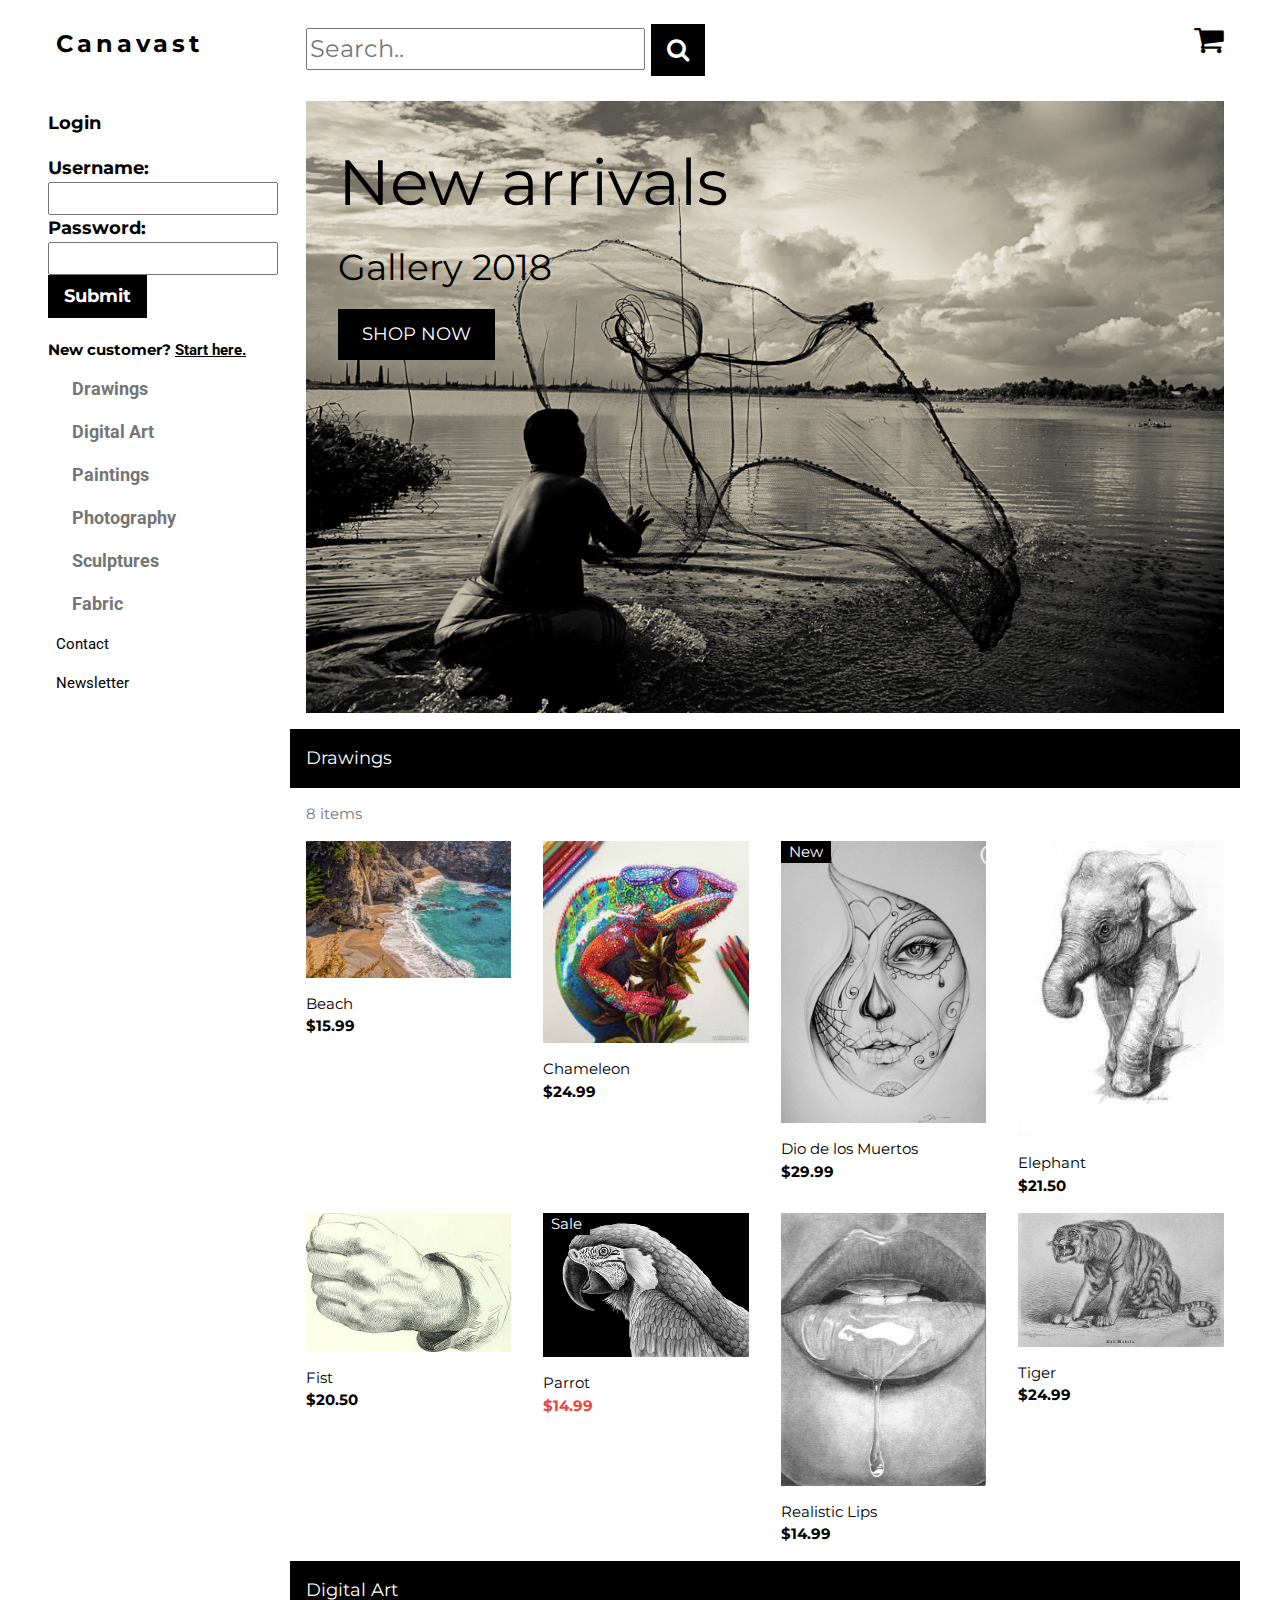
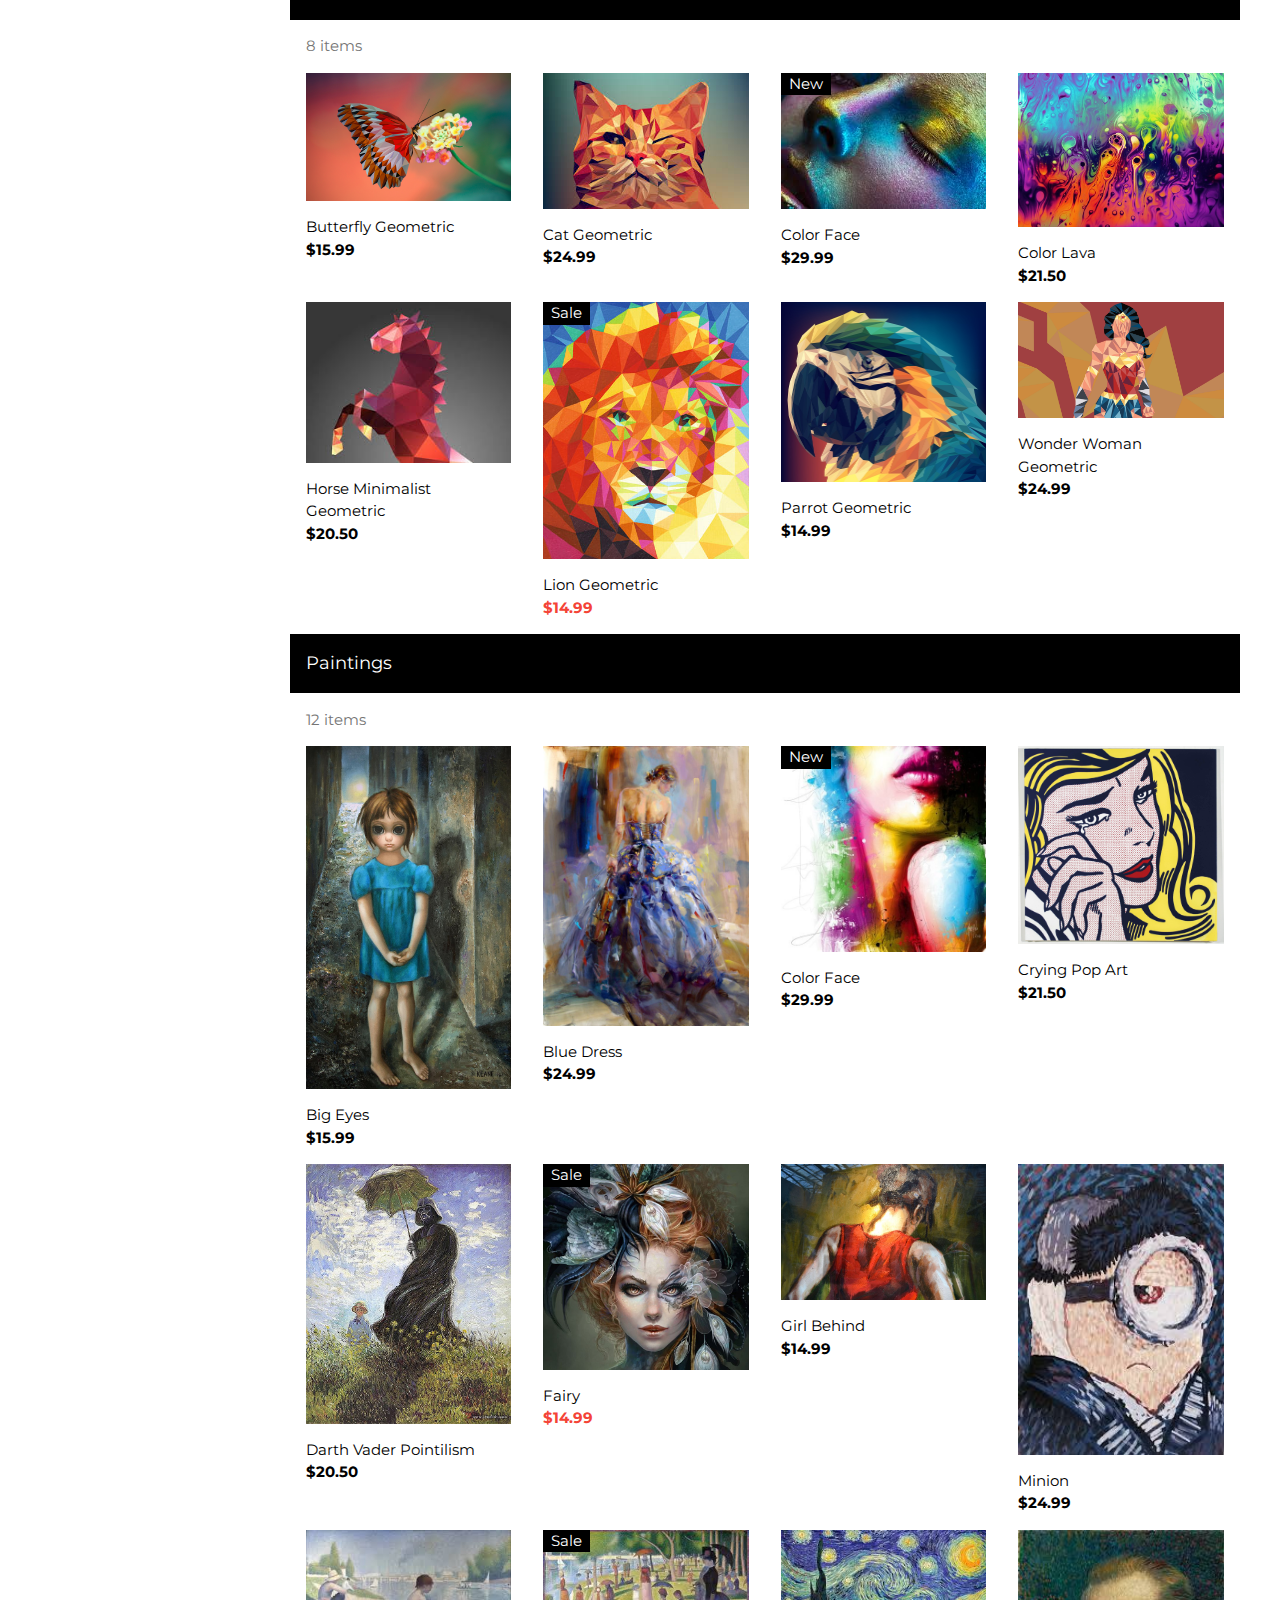
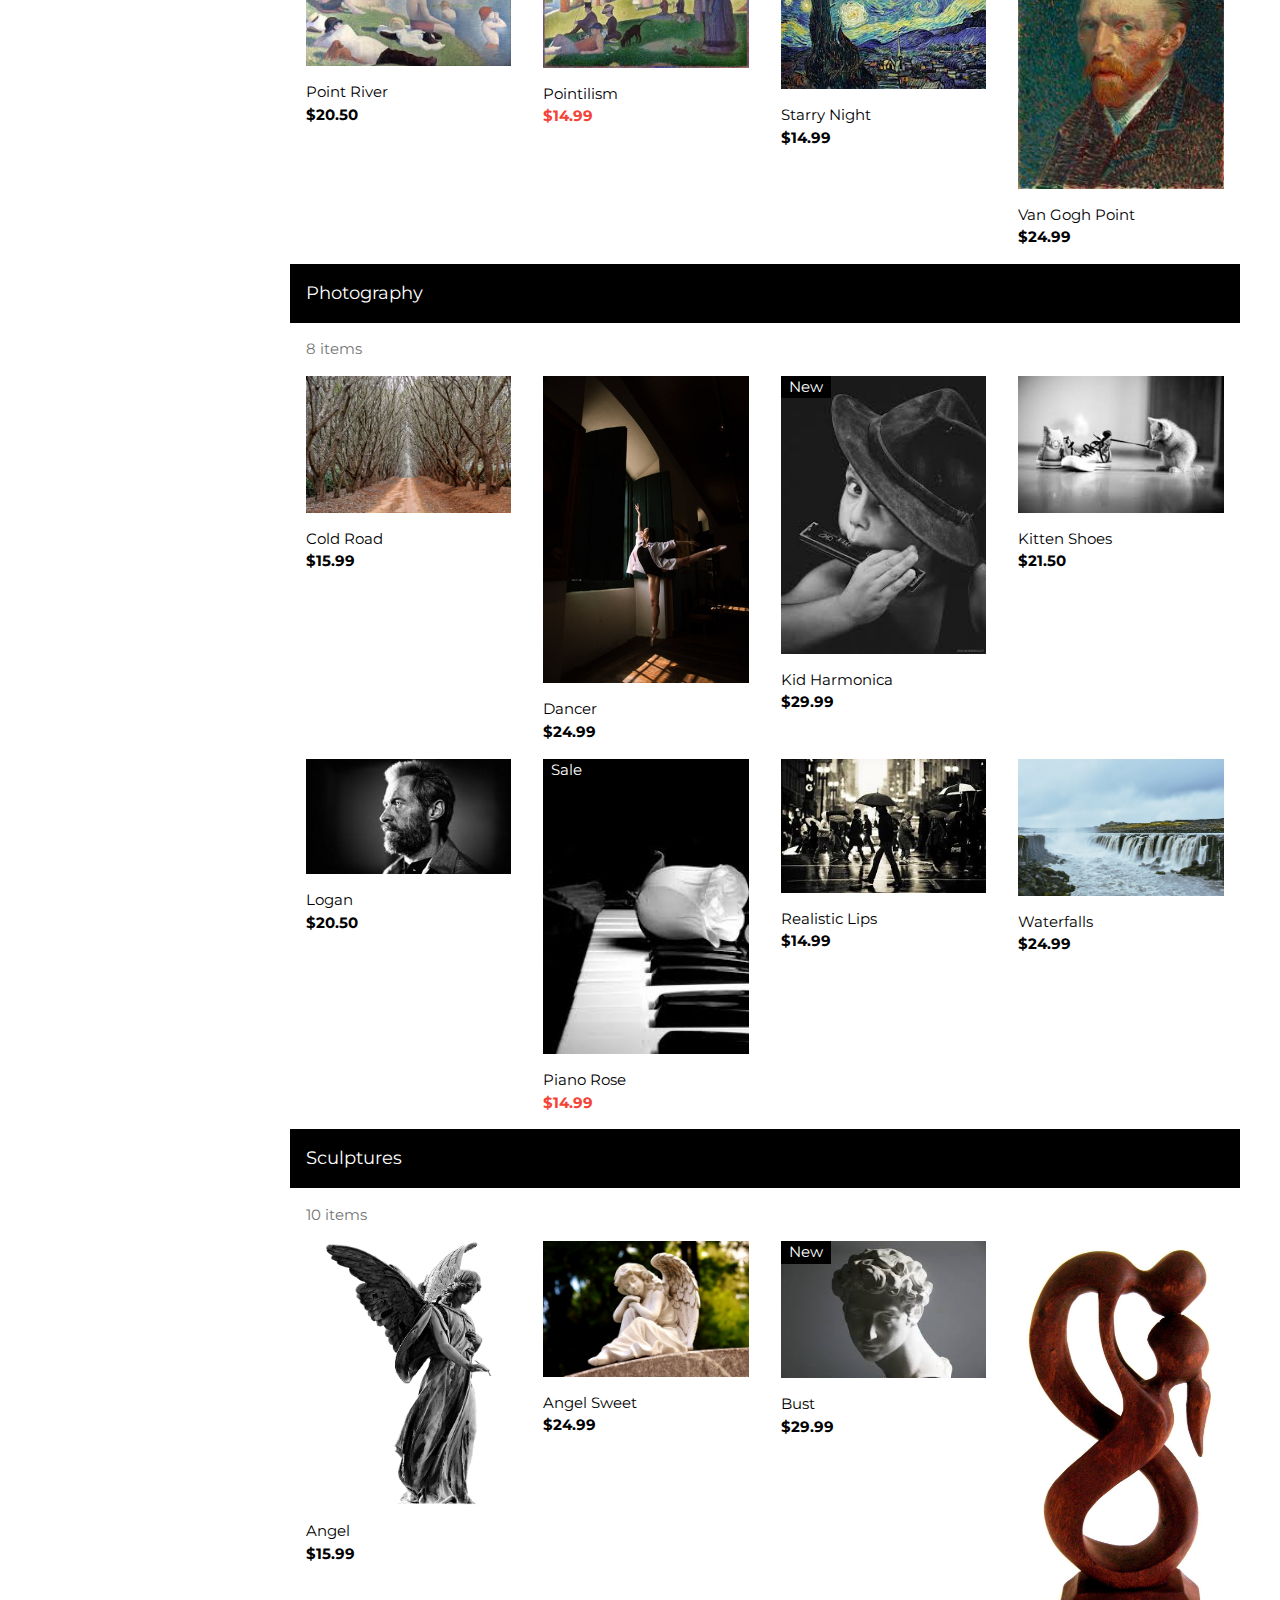
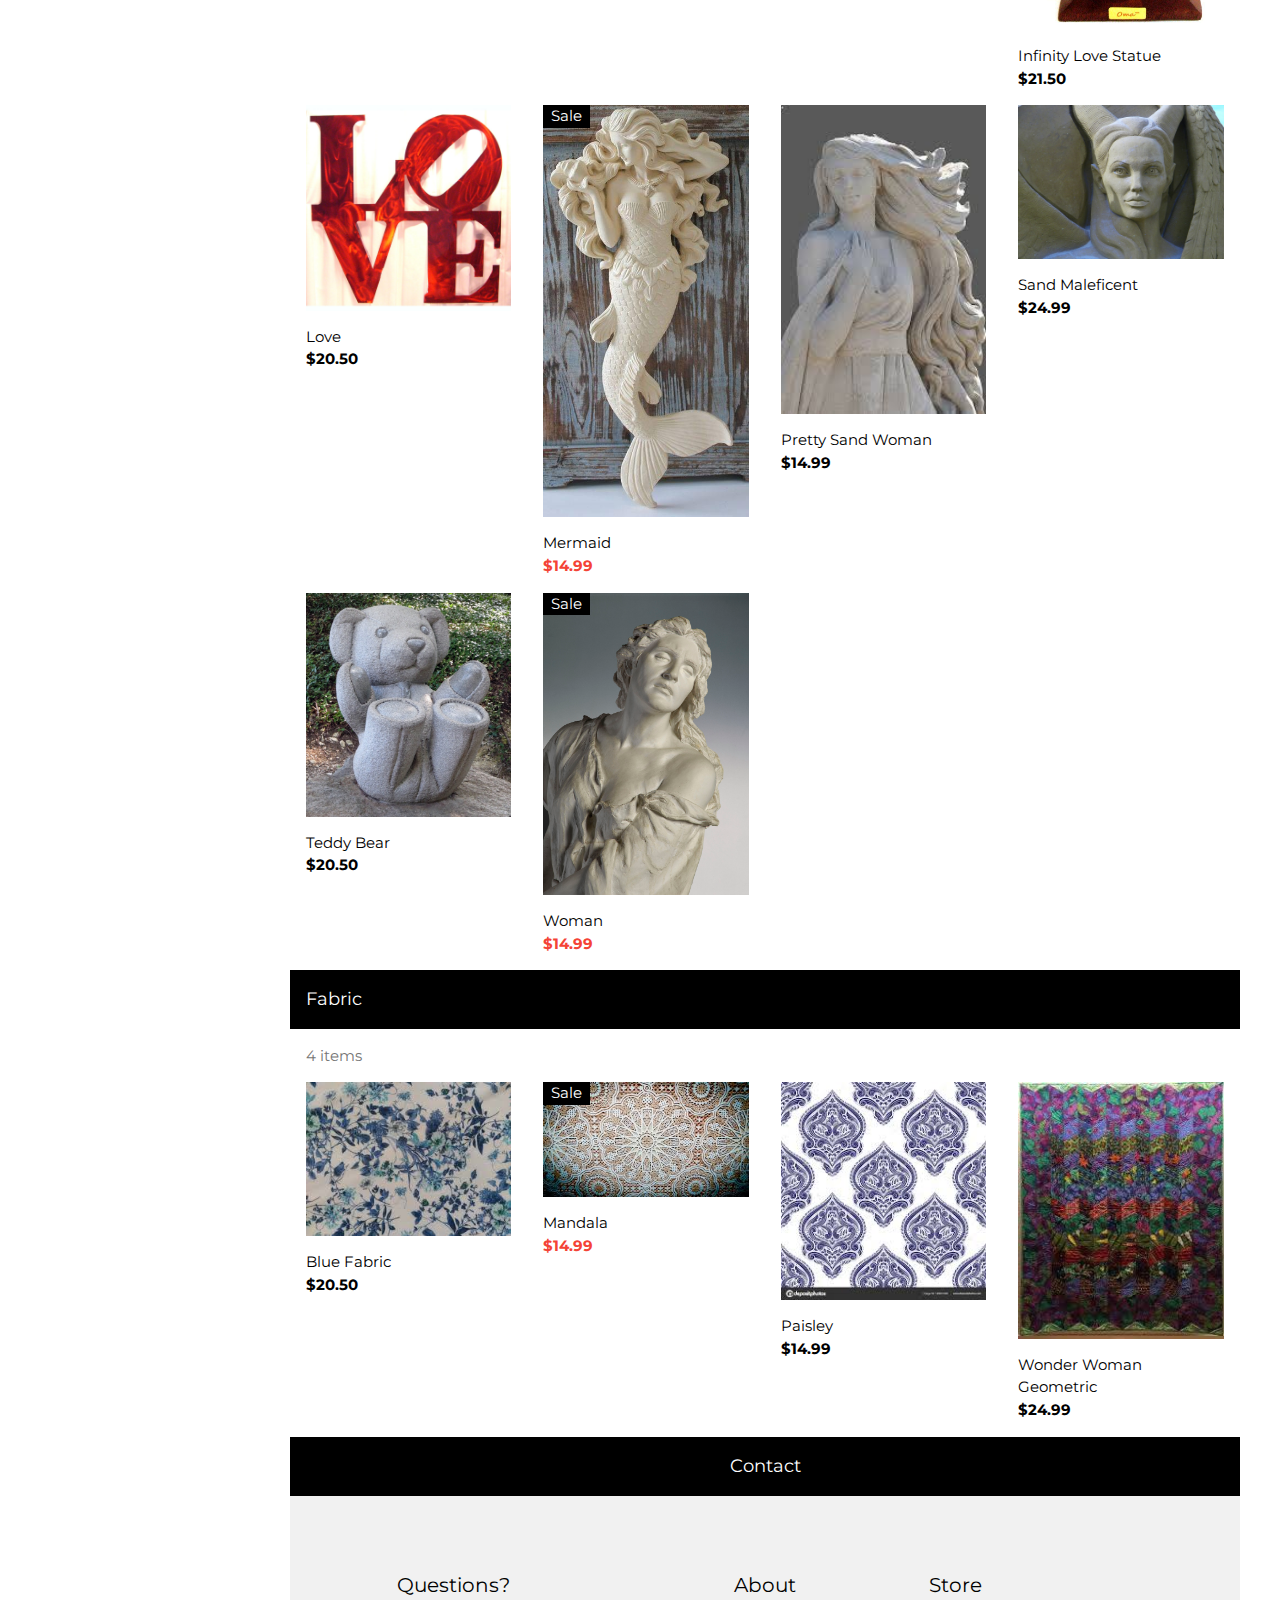
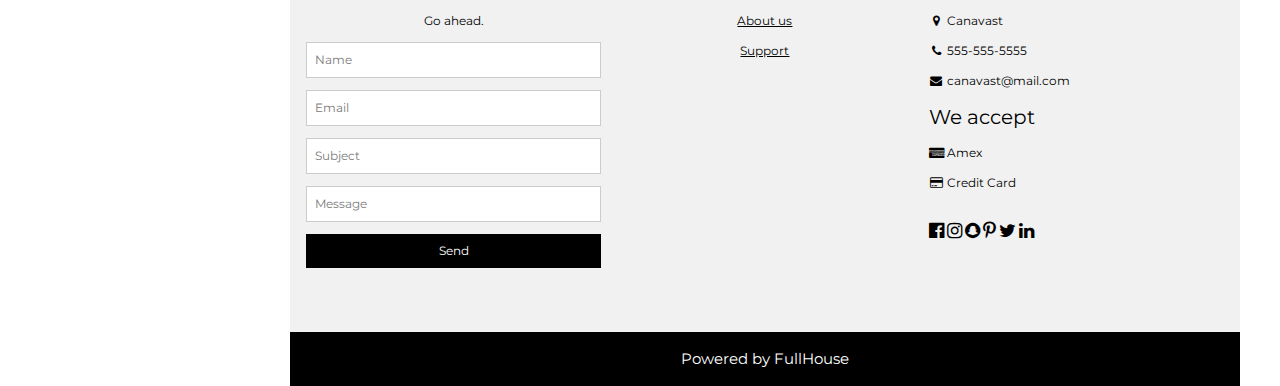
==== commit 54e37f9f: "Updated homepage" ====
--- a/web/index.html
+++ b/web/index.html
@@ -10,13 +10,10 @@
         <meta charset="UTF-8">
         <meta name="viewport" content="width=device-width, initial-scale=1.0">
         <link rel="stylesheet" href="styles/w3.css">
+	<link rel="stylesheet" href="styles/home.css">
         <link rel="stylesheet" href="https://fonts.googleapis.com/css?family=Roboto">
         <link rel="stylesheet" href="https://fonts.googleapis.com/css?family=Montserrat">
         <link rel="stylesheet" href="https://cdnjs.cloudflare.com/ajax/libs/font-awesome/4.7.0/css/font-awesome.min.css">
-        <style>
-        .w3-sidebar a {font-family: "Roboto", sans-serif}
-        body,h1,h2,h3,h4,h5,h6,.w3-wide {font-family: "Montserrat", sans-serif;}
-        </style>
     </head>
     <body class="w3-content" style="max-width:1200px">
 
@@ -26,8 +23,8 @@
         <i onclick="w3_close()" class="fa fa-remove w3-hide-large w3-button w3-display-topright"></i>
         <h3 class="w3-wide"><b>Canavast</b></h3>
       </div>
-      <div class="w3-container w3-large w3-text-black" style="font-weight:bold">
-          <form action="Canavast/login/" method="post">
+      <div class="w3-container w3-padding-small w3-large w3-text-black" style="font-weight:bold">
+          <form action="#" method="post">
               <p>Login<p>
               <label for="username">Username:</label>
               <input type="text" name="username" required="required" style="width:230px" /><br />
@@ -35,6 +32,7 @@
               <input type="password" name="password" required="required" style="width:230px" /><br />
               <input type="submit" value="Submit" class="w3-button w3-black"/>
           </form>
+	  <span class="w3-small w3-medium">New customer? <a href="register/">Start here.</a></span>
       </div>
       <div class="w3-container w3-large w3-text-grey" style="font-weight:bold">
           <a href="#drawings" class="w3-bar-item w3-button">Drawings</a>
--- a/web/styles/home.css
+++ b/web/styles/home.css
@@ -0,0 +1,9 @@
+/* 
+    Created on : Nov 19, 2018, 1:33:57 PM
+    Author     : Geoffrey
+*/
+.w3-sidebar a {
+    font-family: "Roboto", sans-serif;}
+
+body,h1,h2,h3,h4,h5,h6,.w3-wide {
+    font-family: "Montserrat", sans-serif;}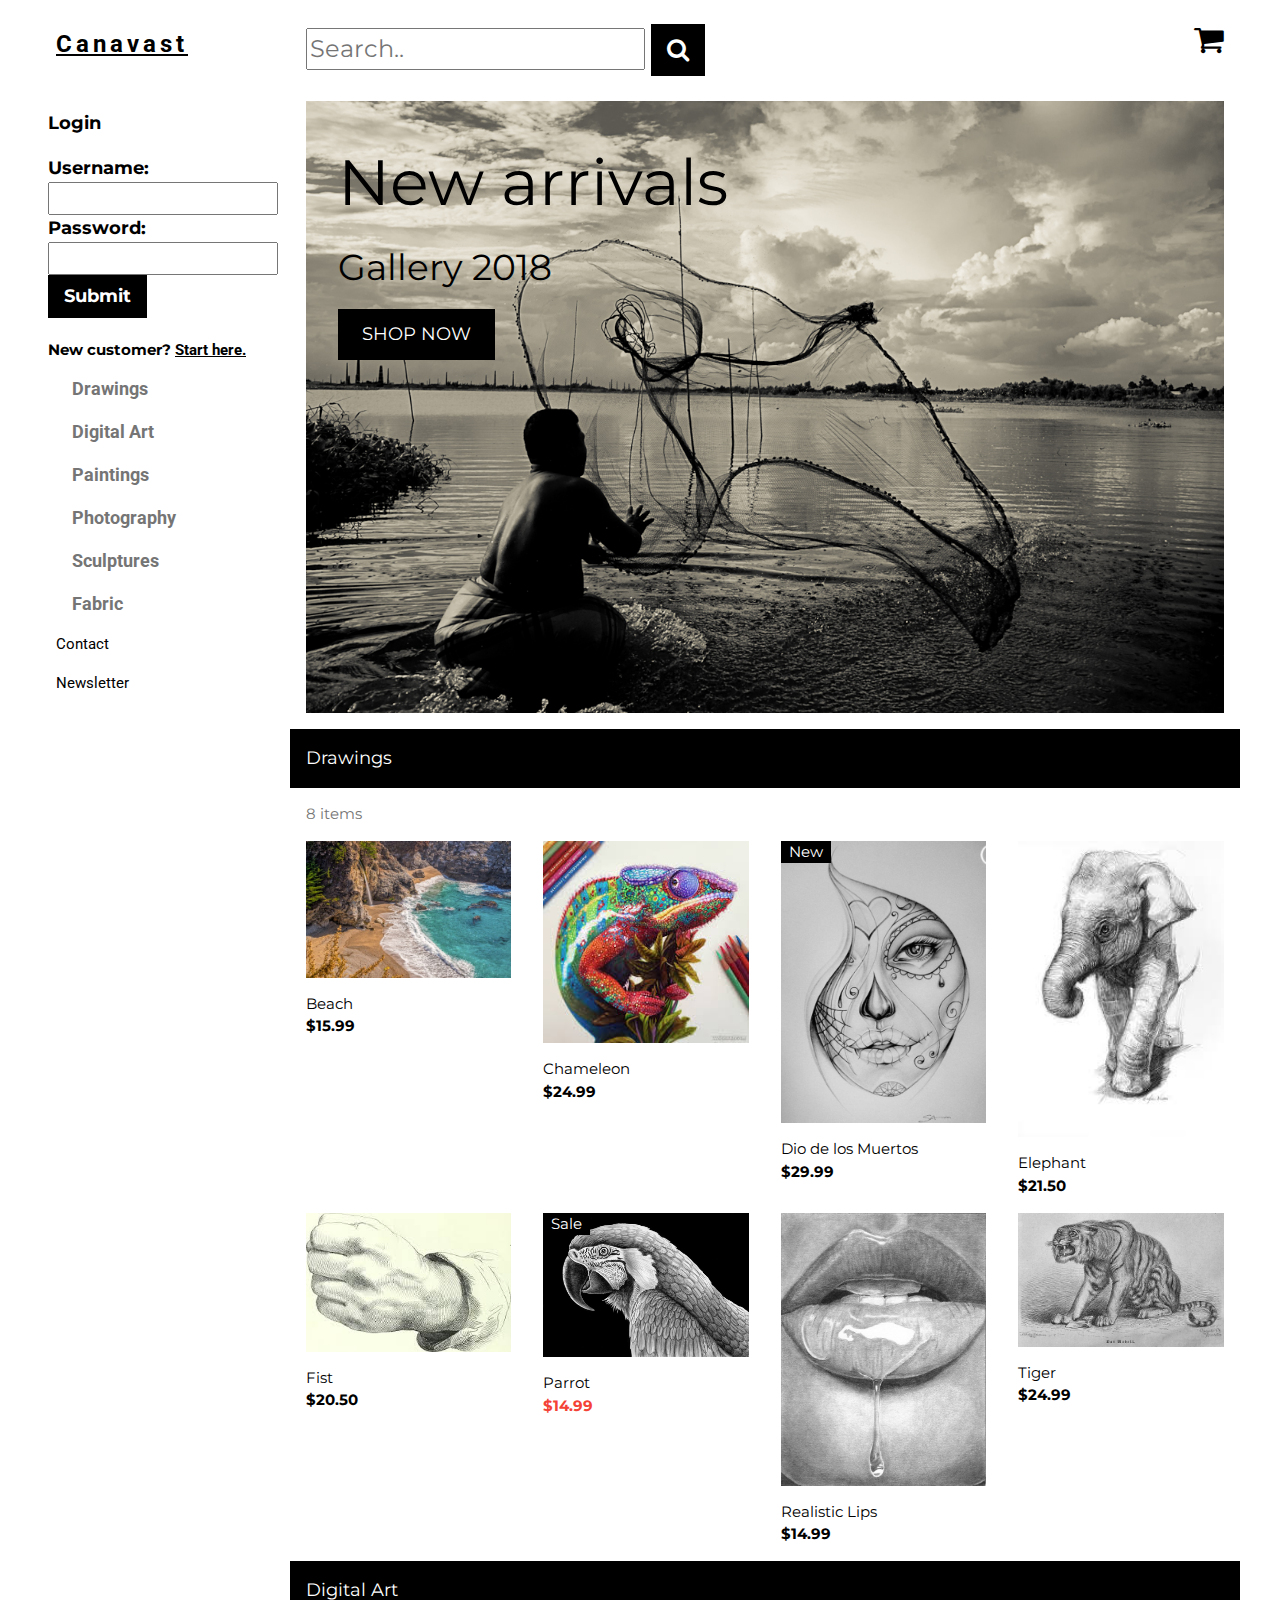
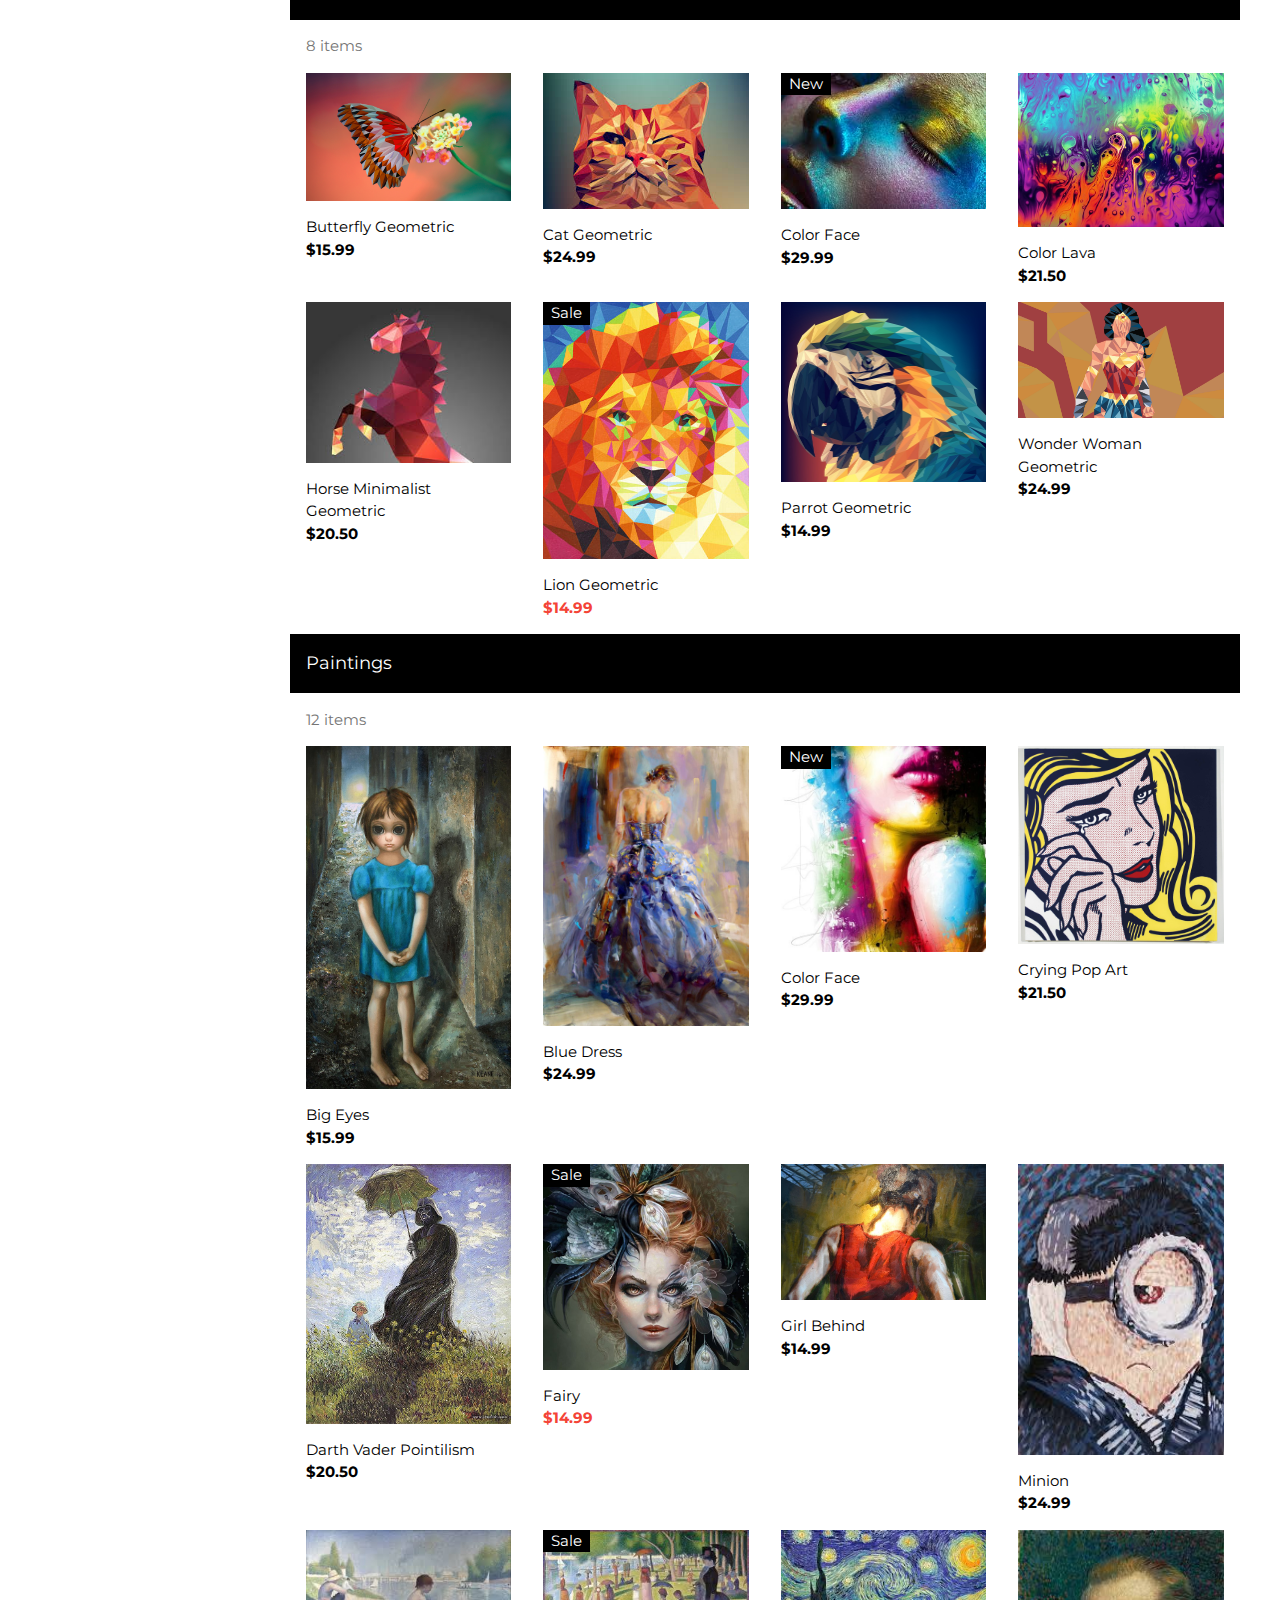
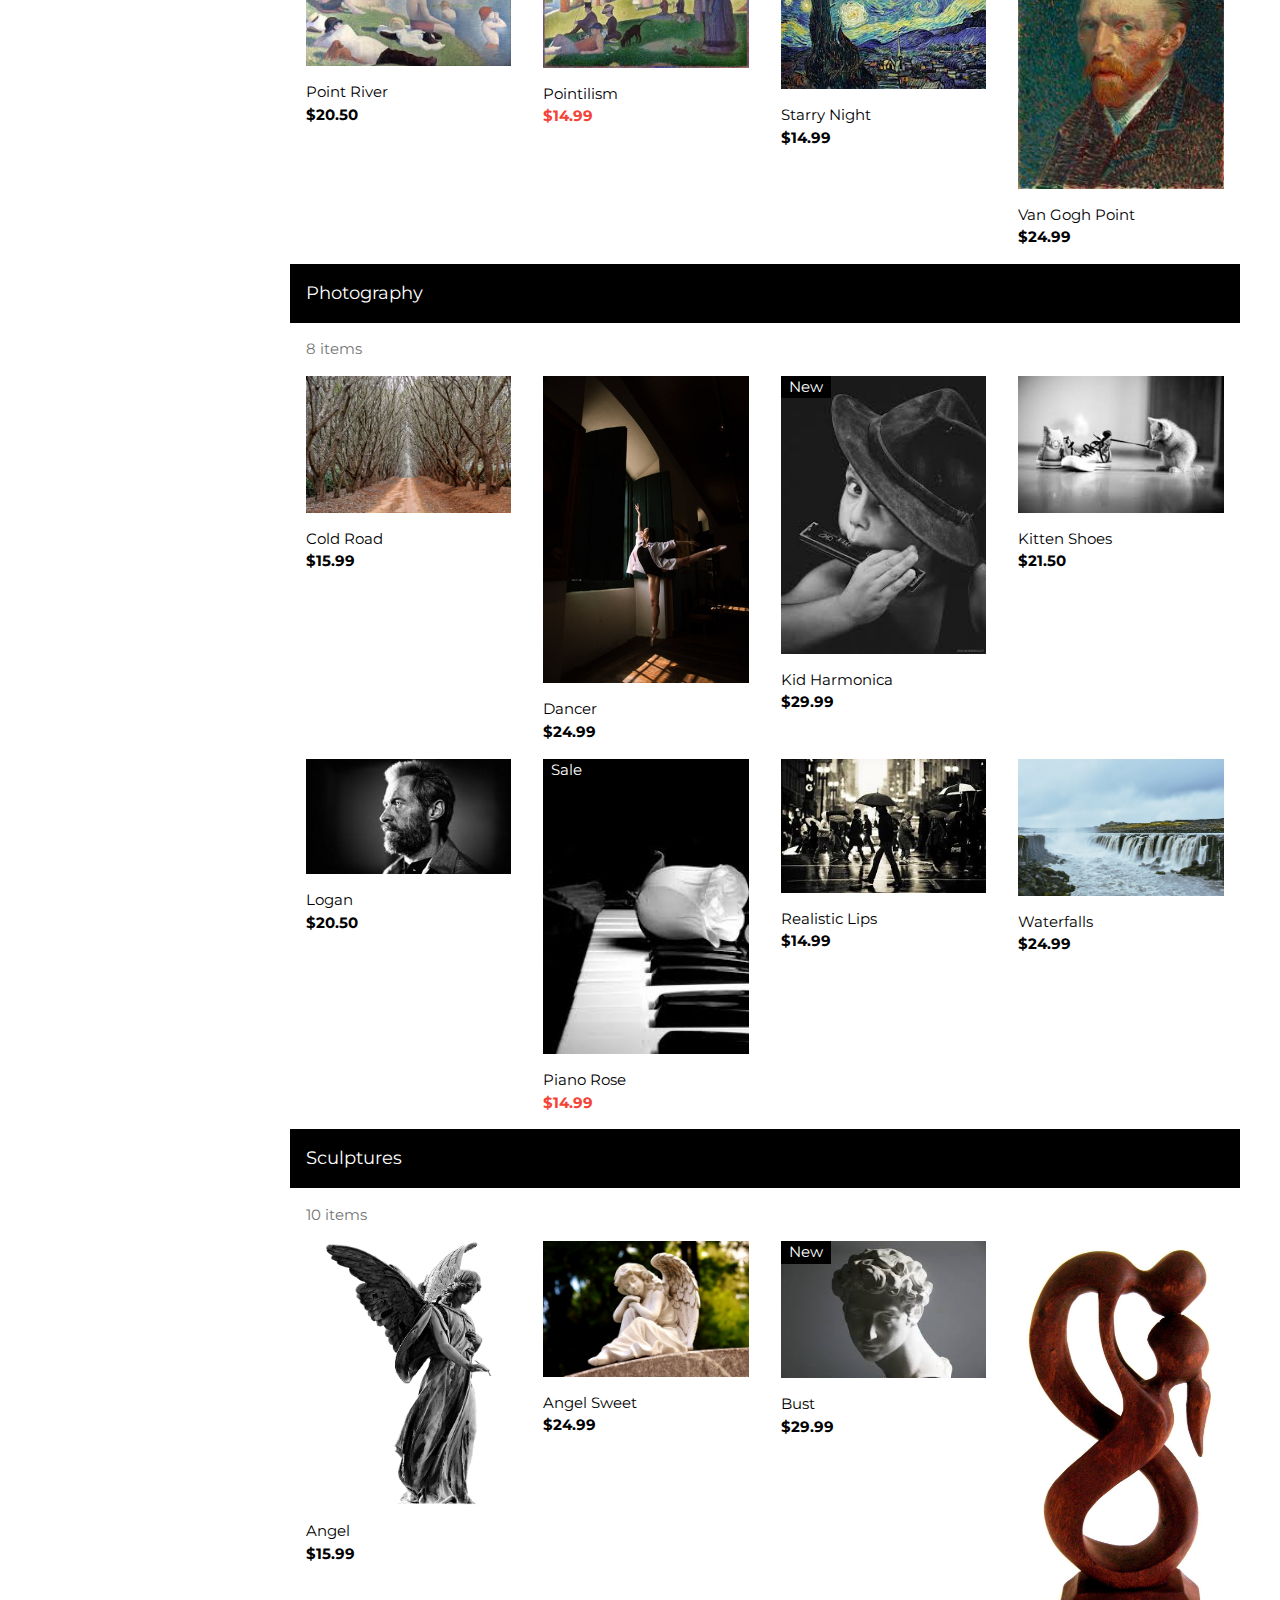
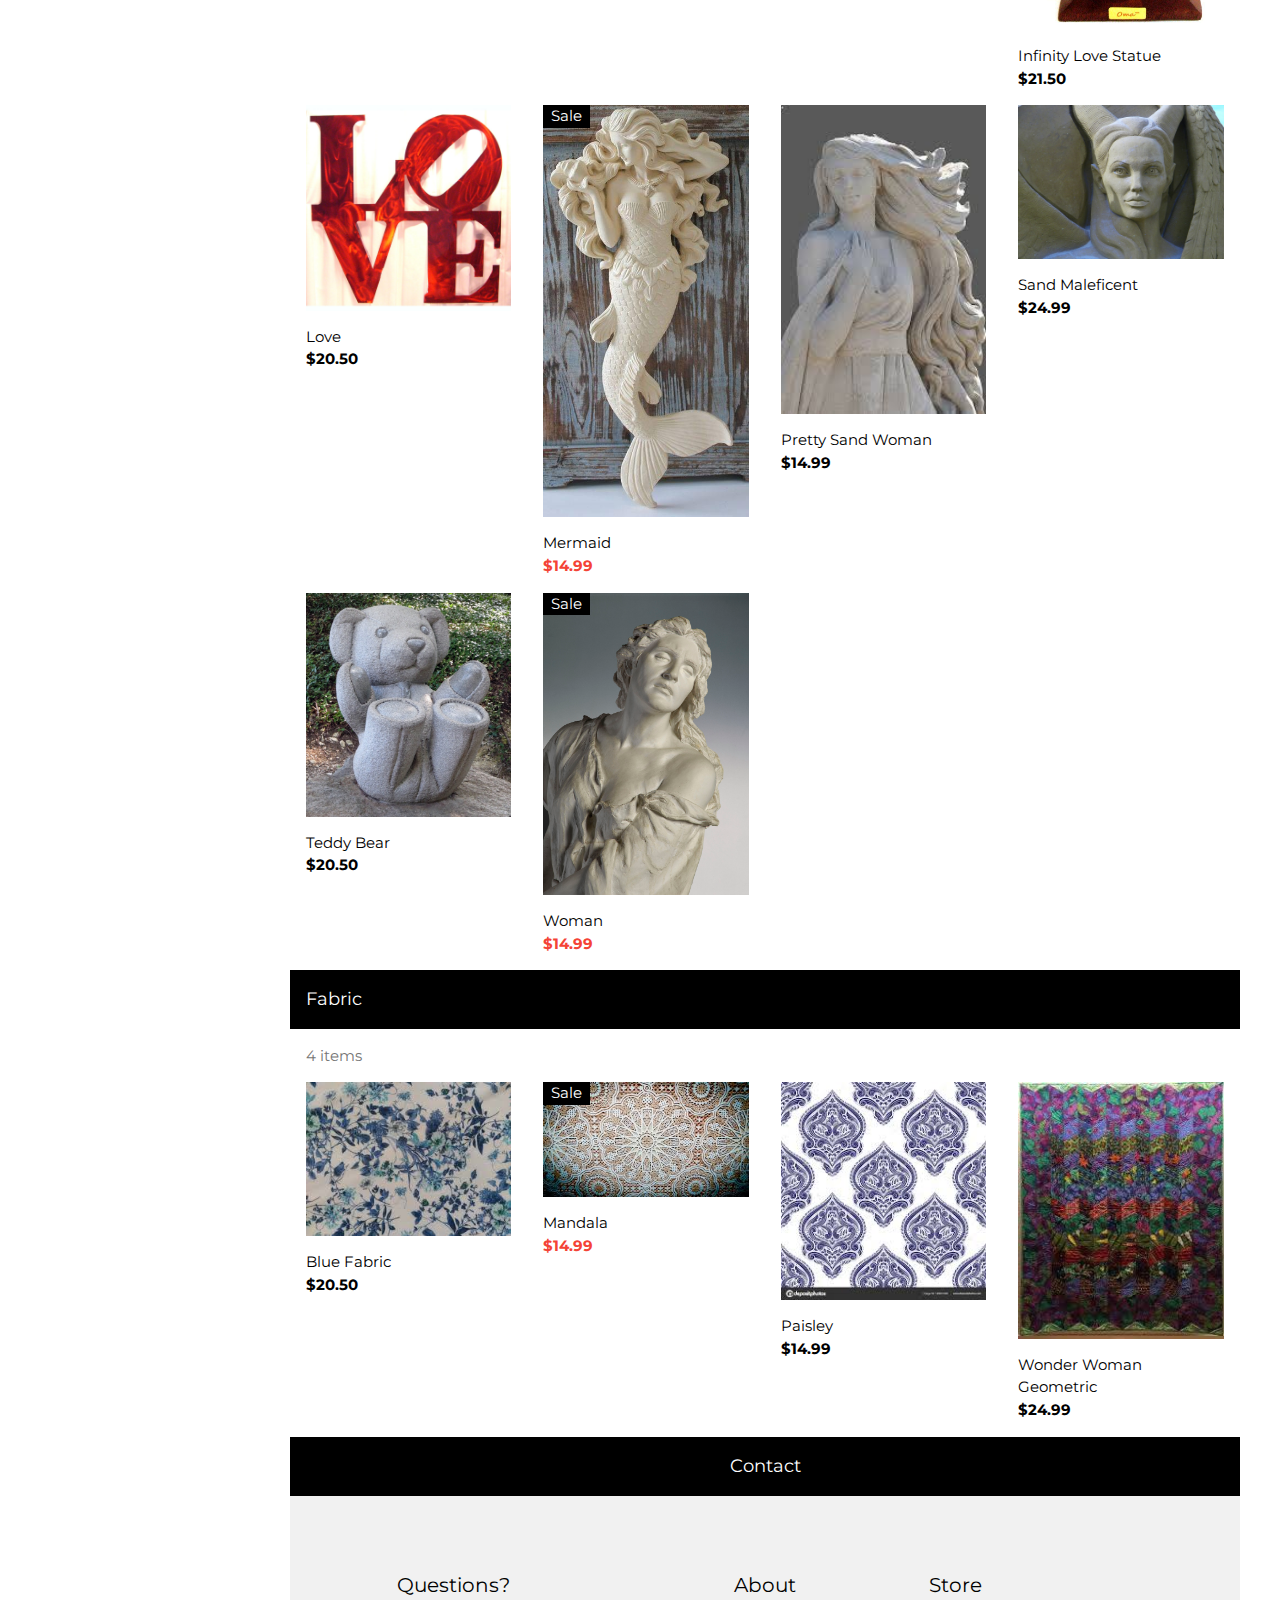
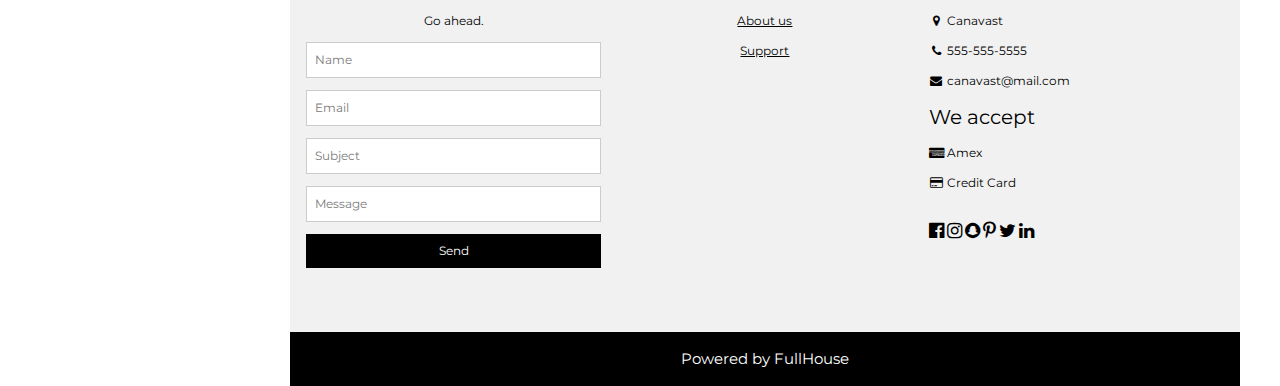
==== commit 0f6fd09d: "Updated homepage" ====
--- a/web/index.html
+++ b/web/index.html
@@ -10,7 +10,7 @@
         <meta charset="UTF-8">
         <meta name="viewport" content="width=device-width, initial-scale=1.0">
         <link rel="stylesheet" href="styles/w3.css">
-	<link rel="stylesheet" href="styles/home.css">
+	    <link rel="stylesheet" href="styles/home.css">
         <link rel="stylesheet" href="https://fonts.googleapis.com/css?family=Roboto">
         <link rel="stylesheet" href="https://fonts.googleapis.com/css?family=Montserrat">
         <link rel="stylesheet" href="https://cdnjs.cloudflare.com/ajax/libs/font-awesome/4.7.0/css/font-awesome.min.css">
@@ -21,7 +21,7 @@
     <nav class="w3-sidebar w3-bar-block w3-white w3-collapse w3-top" style="z-index:3;width:250px" id="mySidebar">
       <div class="w3-container w3-display-container w3-padding-16">
         <i onclick="w3_close()" class="fa fa-remove w3-hide-large w3-button w3-display-topright"></i>
-        <h3 class="w3-wide"><b>Canavast</b></h3>
+        <h3 class="w3-wide"><a href="/Canavast"><b>Canavast</b></a></h3>
       </div>
       <div class="w3-container w3-padding-small w3-large w3-text-black" style="font-weight:bold">
           <form action="#" method="post">
@@ -32,7 +32,7 @@
               <input type="password" name="password" required="required" style="width:230px" /><br />
               <input type="submit" value="Submit" class="w3-button w3-black"/>
           </form>
-	  <span class="w3-small w3-medium">New customer? <a href="register/">Start here.</a></span>
+	  <span class="w3-small w3-medium">New customer? <a href="/Canavast/register/">Start here.</a></span>
       </div>
       <div class="w3-container w3-large w3-text-grey" style="font-weight:bold">
           <a href="#drawings" class="w3-bar-item w3-button">Drawings</a>
@@ -48,7 +48,7 @@
 
     <!-- Top menu on small screens -->
     <header class="w3-bar w3-top w3-hide-large w3-black w3-xlarge">
-      <div class="w3-bar-item w3-padding-24 w3-wide">Canavast</div>
+      <div class="w3-bar-item w3-padding-24 w3-wide"><a href="/Canavast"><b>Canavast</b></a></div>
       <a href="javascript:void(0)" class="w3-bar-item w3-button w3-padding-24 w3-right" onclick="w3_open()"><i class="fa fa-bars"></i></a>
     </header>
 
@@ -561,15 +561,6 @@
           </div>
         </div>
       </div>
-      
-      <!-- Subscribe section
-      <div class="w3-container w3-black w3-padding-32">
-        <h1>Subscribe</h1>
-        <p>To get special offers and VIP treatment:</p>
-        <p><input class="w3-input w3-border" type="text" placeholder="Enter e-mail" style="width:100%"></p>
-        <button type="button" class="w3-button w3-red w3-margin-bottom">Subscribe</button>
-      </div>
-      -->
 
       <!-- Footer -->
       <div class="w3-black w3-large w3-center w3-padding-16">Contact</div>
@@ -631,20 +622,6 @@
     </div>
 
     <script>
-    // Accordion 
-    function myAccFunc() {
-        var x = document.getElementById("demoAcc");
-        if (x.className.indexOf("w3-show") == -1) {
-            x.className += " w3-show";
-        } else {
-            x.className = x.className.replace(" w3-show", "");
-        }
-    }
-
-    // Click on the "Jeans" link on page load to open the accordion for demo purposes
-    document.getElementById("myBtn").click();
-
-
     // Script to open and close sidebar
     function w3_open() {
         document.getElementById("mySidebar").style.display = "block";
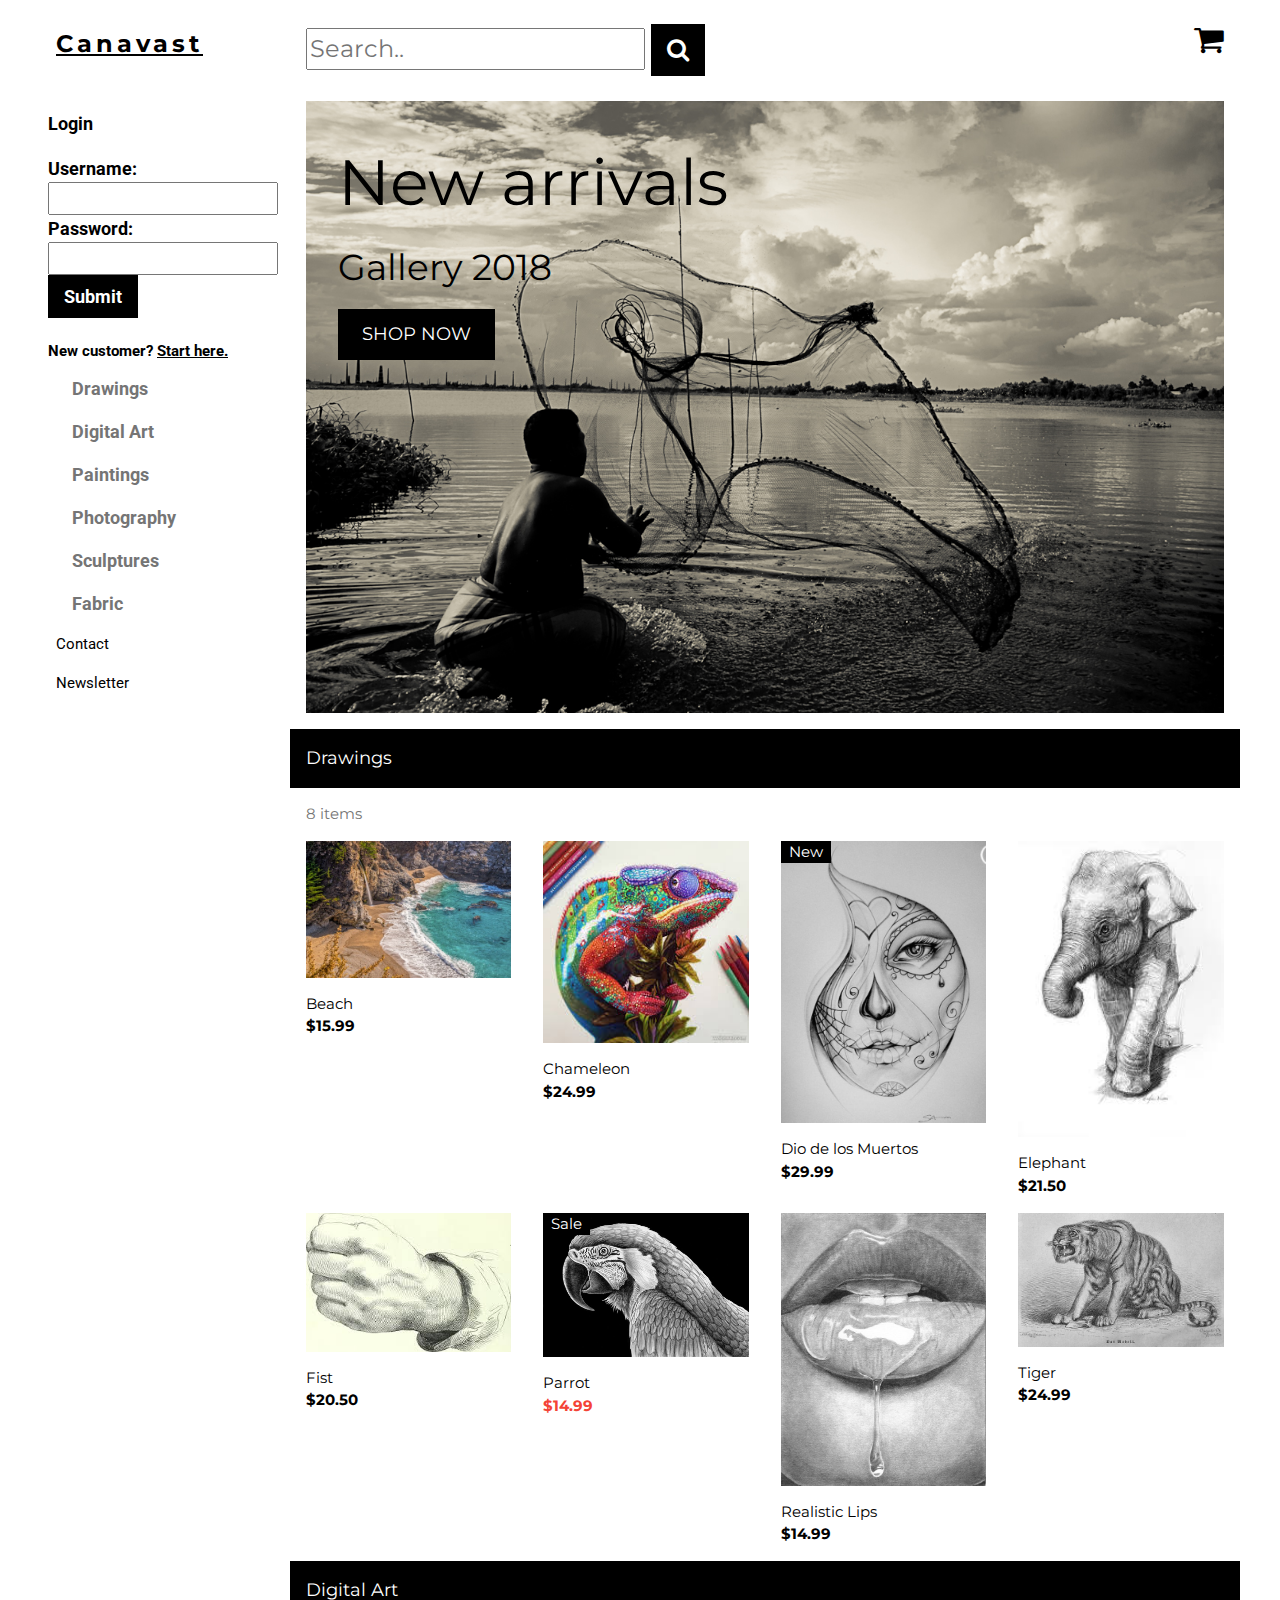
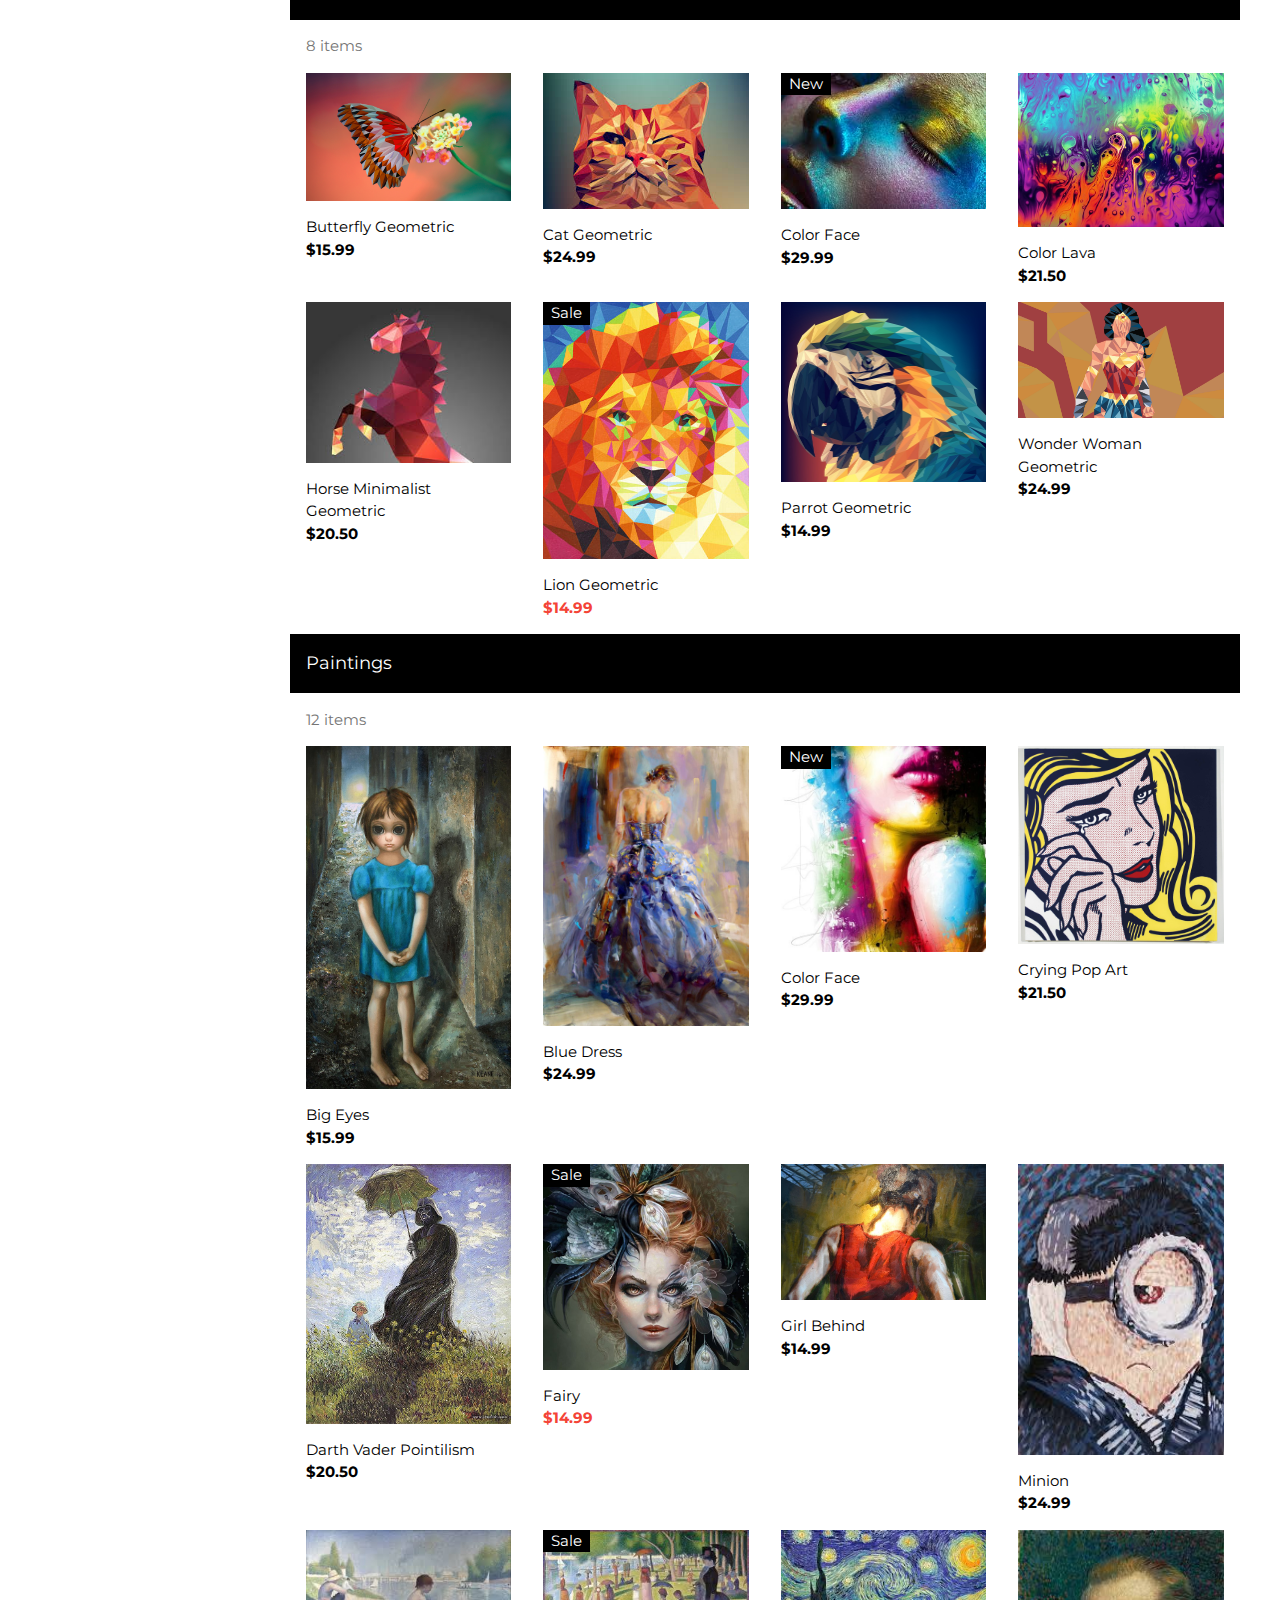
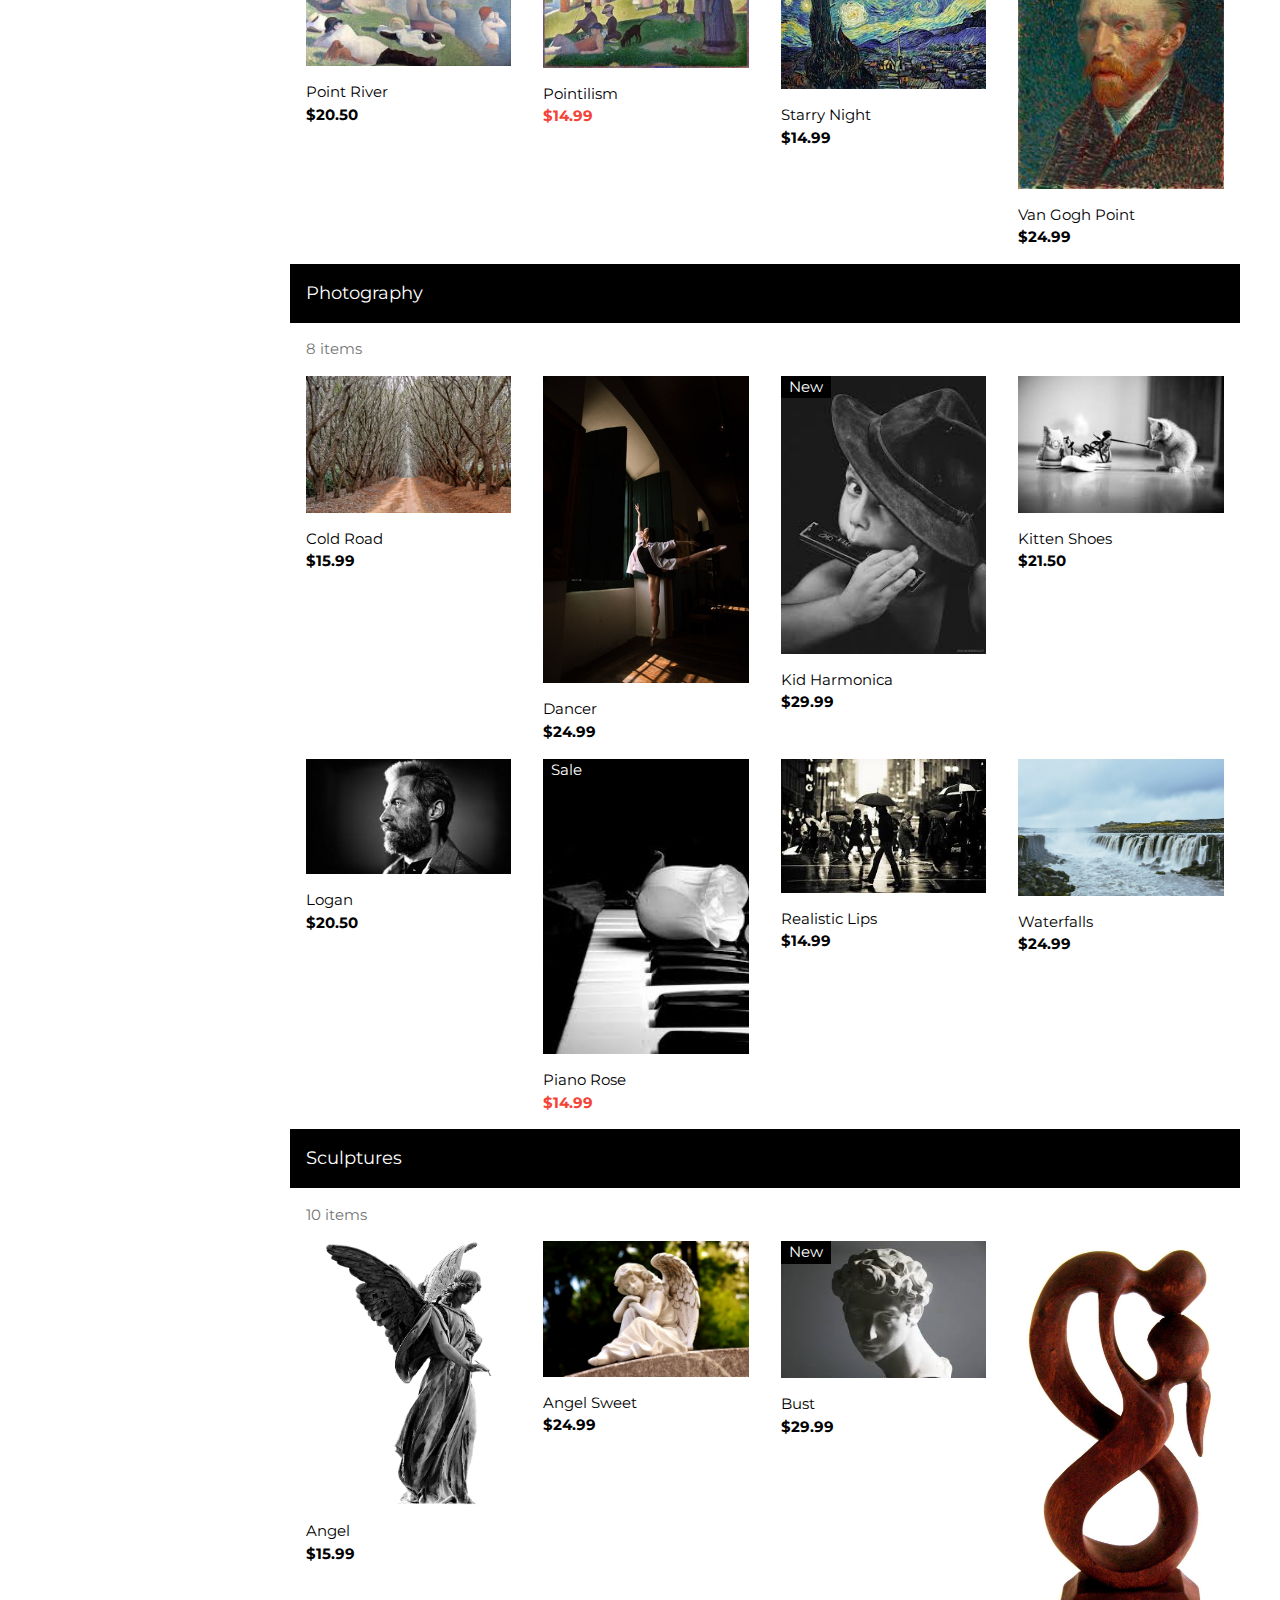
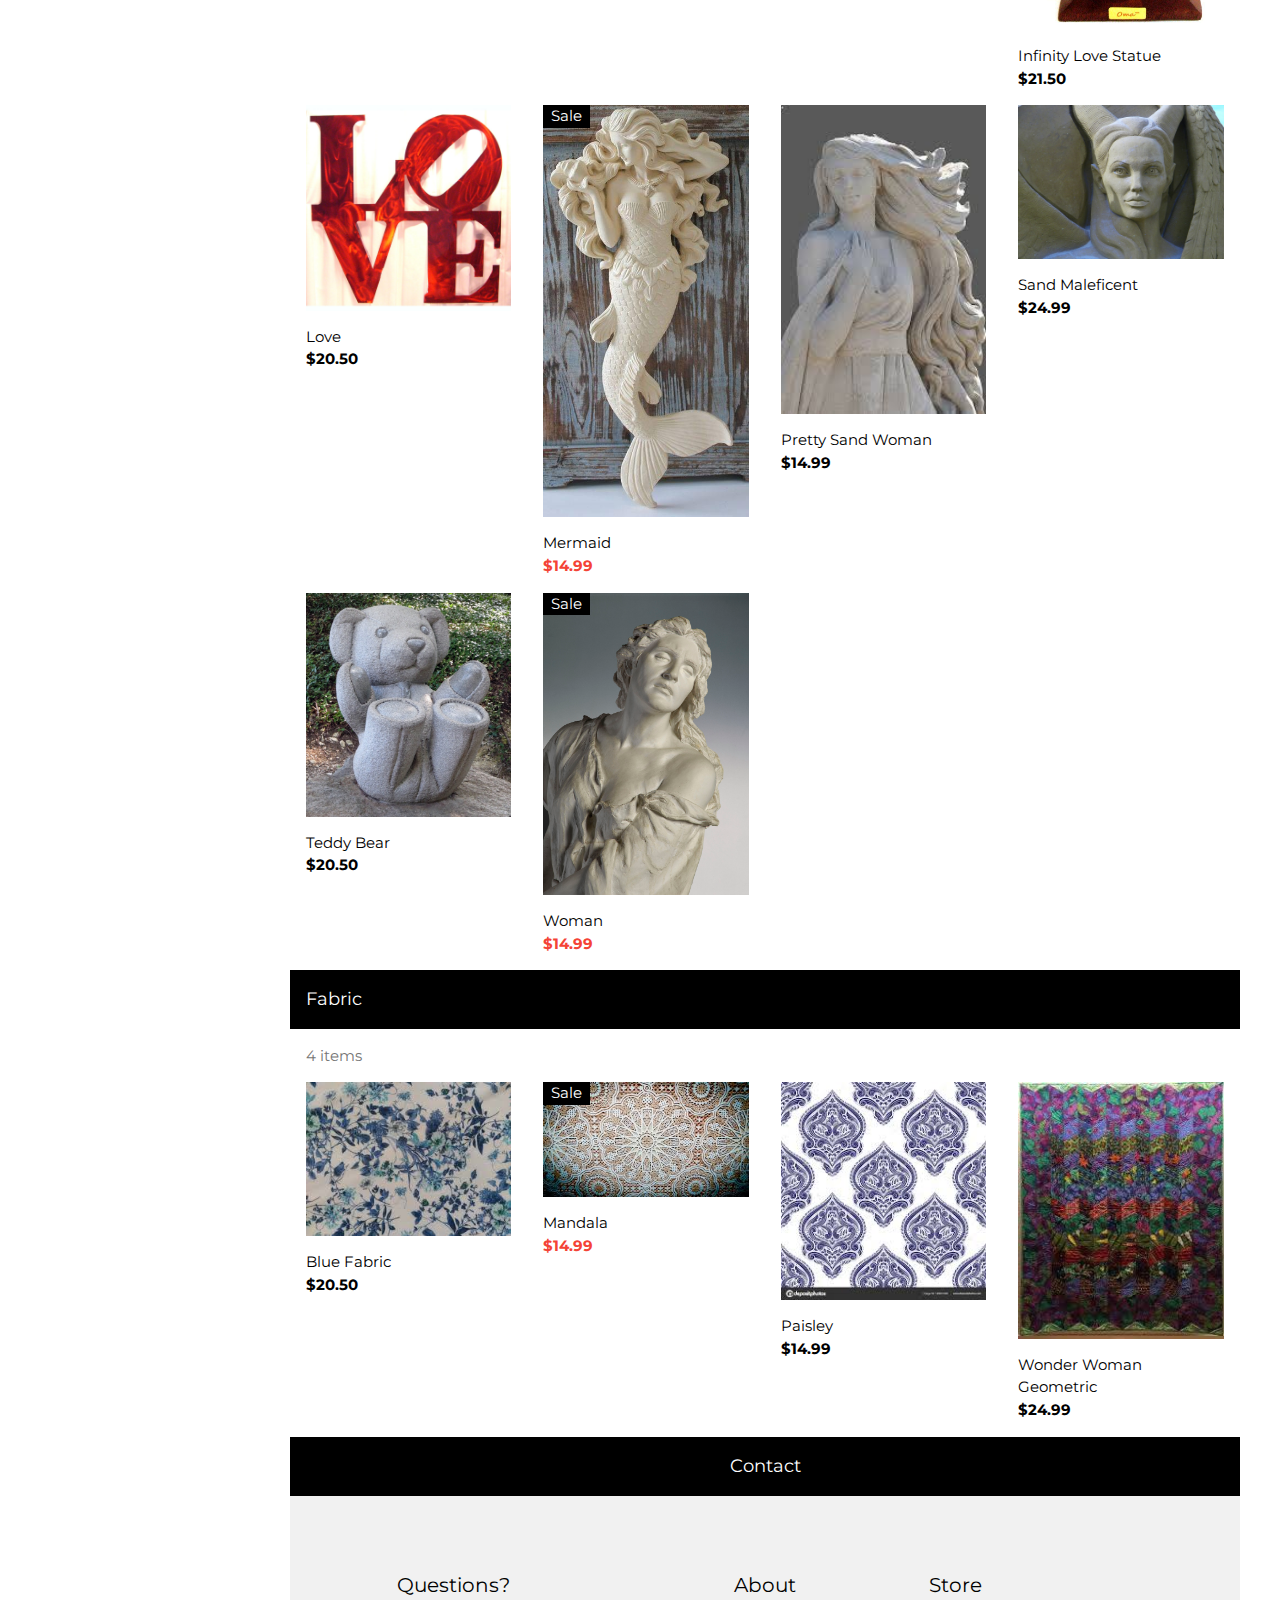
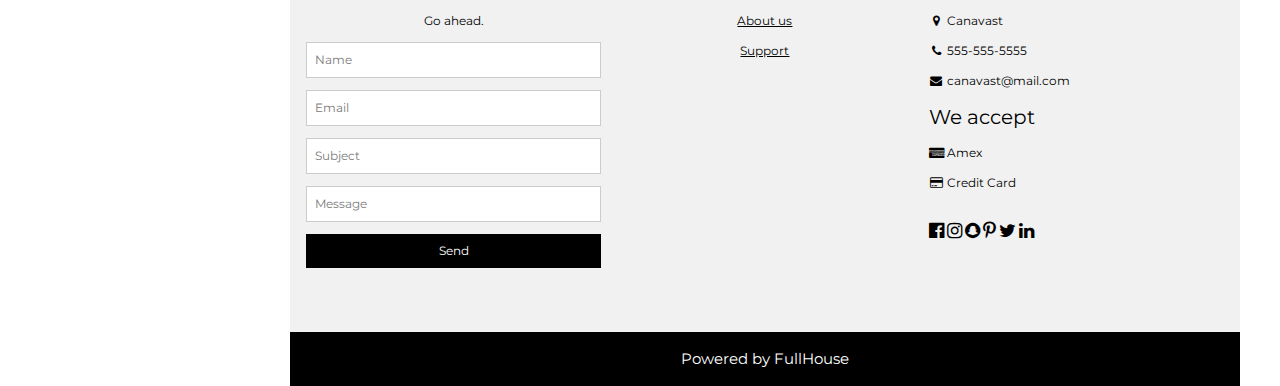
==== commit bf0244a5: "Added product pages and links to homepage" ====
--- a/web/index.html
+++ b/web/index.html
@@ -95,7 +95,7 @@
       <div class="w3-row">
         <div class="w3-col l3 s6">
           <div class="w3-container">
-            <img src="images/drawings/beach.jpeg" style="width:100%">
+			  <a href="products/beach-product-page.html"><img src="images/drawings/beach.jpeg" style="width:100%"></a>
             <p>Beach<br><b>$15.99</b></p>
           </div>
         </div>
@@ -171,7 +171,7 @@
       <div class="w3-row">
         <div class="w3-col l3 s6">
           <div class="w3-container">
-            <img src="images/digital-art/butterfly-geometric.png" style="width:100%">
+			  <a href="products/butterfly-geometric-product-page.html"><img src="images/digital-art/butterfly-geometric.png" style="width:100%"></a>
             <p>Butterfly Geometric<br><b>$15.99</b></p>
           </div>
         </div>
@@ -247,7 +247,7 @@
       <div class="w3-row">
         <div class="w3-col l3 s6">
           <div class="w3-container">
-            <img src="images/paintings/big-eyes.jpg" style="width:100%">
+			  <a href="products/big-eyes-product-page.html"><img src="images/paintings/big-eyes.jpg" style="width:100%"></a>
             <p>Big Eyes<br><b>$15.99</b></p>
           </div>
         </div>
@@ -358,7 +358,7 @@
       <div class="w3-row">
         <div class="w3-col l3 s6">
           <div class="w3-container">
-            <img src="images/photography/cold-road.jpeg" style="width:100%">
+			  <a href="products/cold-road-product-page.html"><img src="images/photography/cold-road.jpeg" style="width:100%"></a>
             <p>Cold Road<br><b>$15.99</b></p>
           </div>
         </div>
@@ -433,7 +433,7 @@
       <div class="w3-row">
         <div class="w3-col l3 s6">
           <div class="w3-container">
-            <img src="images/sculptures/angel.png" style="width:100%">
+			  <a href="products/angel-product-page.html"><img src="images/sculptures/angel.png" style="width:100%"></a>
             <p>Angel<br><b>$15.99</b></p>
           </div>
         </div>
@@ -530,7 +530,7 @@
         <div class="w3-row">
         <div class="w3-col l3 s6">
           <div class="w3-container">
-            <img src="images/fabric/blue-fabric.jpeg" style="width:100%">
+			  <a href="products/blue-fabric-product-page.html"><img src="images/fabric/blue-fabric.jpeg" style="width:100%"></a>
             <p>Blue Fabric<br><b>$20.50</b></p>
           </div>
         </div>
--- a/web/styles/home.css
+++ b/web/styles/home.css
@@ -2,7 +2,7 @@
     Created on : Nov 19, 2018, 1:33:57 PM
     Author     : Geoffrey
 */
-.w3-sidebar a {
+.w3-sidebar {
     font-family: "Roboto", sans-serif;}
 
 body,h1,h2,h3,h4,h5,h6,.w3-wide {
